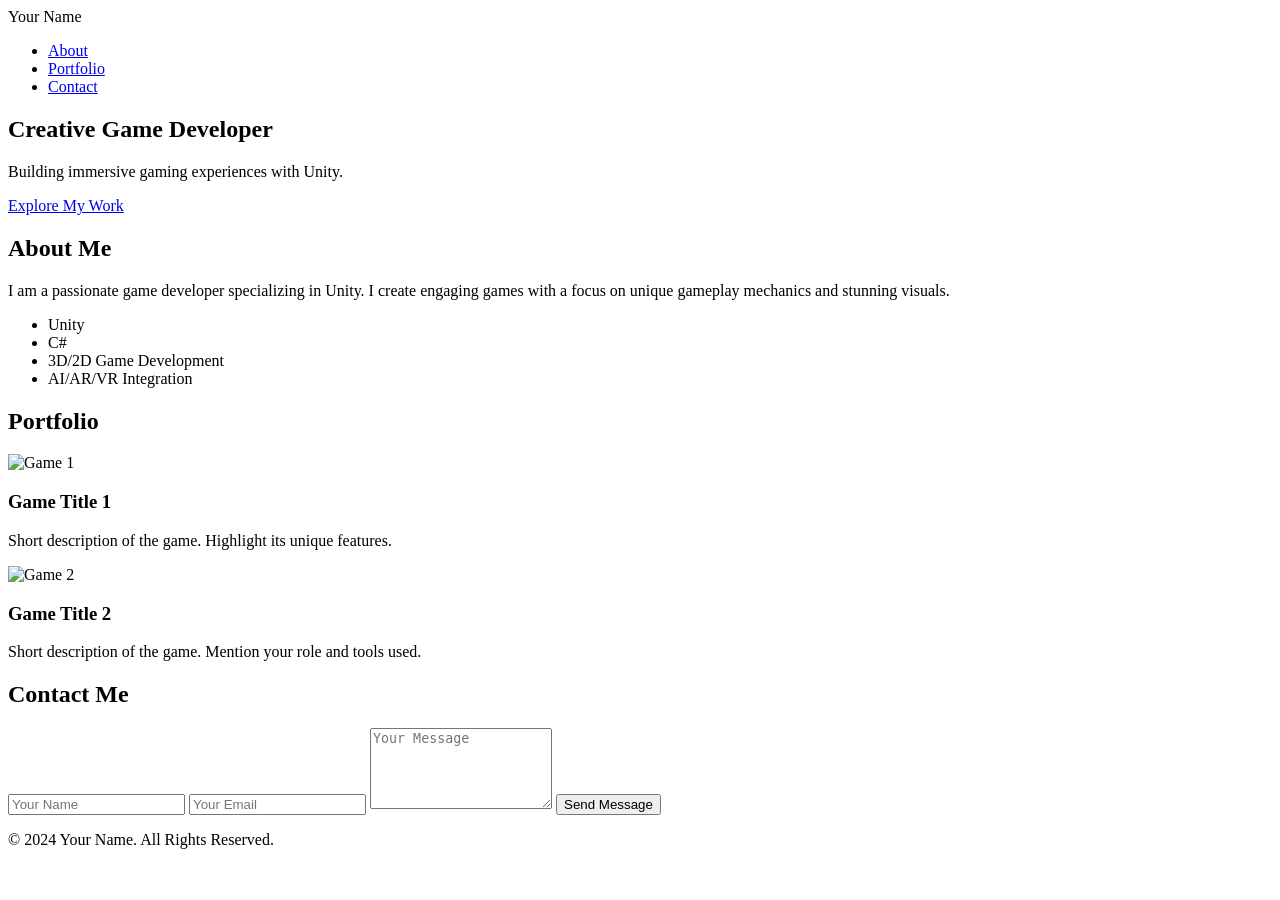
==== index.html @ a99b5d90 "Update index.html" ====
<!DOCTYPE html>
<html lang="en">
<head>
    <meta charset="UTF-8">
    <meta name="viewport" content="width=device-width, initial-scale=1.0">
    <title>Game Developer Portfolio</title>
    <link rel="stylesheet" href="styles.css">
</head>
<body>
    <header>
        <div class="logo">Your Name</div>
        <nav>
            <ul>
                <li><a href="#about">About</a></li>
                <li><a href="#portfolio">Portfolio</a></li>
                <li><a href="#contact">Contact</a></li>
            </ul>
        </nav>
    </header>

    <section id="hero">
        <h1>Creative Game Developer</h1>
        <p>Building immersive gaming experiences with Unity.</p>
        <a href="#portfolio" class="btn">Explore My Work</a>
    </section>

    <section id="about">
        <h2>About Me</h2>
        <p>I am a passionate game developer specializing in Unity. I create engaging games with a focus on unique gameplay mechanics and stunning visuals.</p>
        <ul class="skills">
            <li>Unity</li>
            <li>C#</li>
            <li>3D/2D Game Development</li>
            <li>AI/AR/VR Integration</li>
        </ul>
    </section>

    <section id="portfolio">
        <h2>Portfolio</h2>
        <div class="projects">
            <div class="project">
                <img src="game1.jpg" alt="Game 1">
                <h3>Game Title 1</h3>
                <p>Short description of the game. Highlight its unique features.</p>
            </div>
            <div class="project">
                <img src="game2.jpg" alt="Game 2">
                <h3>Game Title 2</h3>
                <p>Short description of the game. Mention your role and tools used.</p>
            </div>
        </div>
    </section>

    <section id="contact">
        <h2>Contact Me</h2>
        <form action="submit_form.php" method="post">
            <input type="text" name="name" placeholder="Your Name" required>
            <input type="email" name="email" placeholder="Your Email" required>
            <textarea name="message" placeholder="Your Message" rows="5" required></textarea>
            <button type="submit" class="btn">Send Message</button>
        </form>
    </section>

    <footer>
        <p>&copy; 2024 Your Name. All Rights Reserved.</p>
    </footer>
</body>
</html>
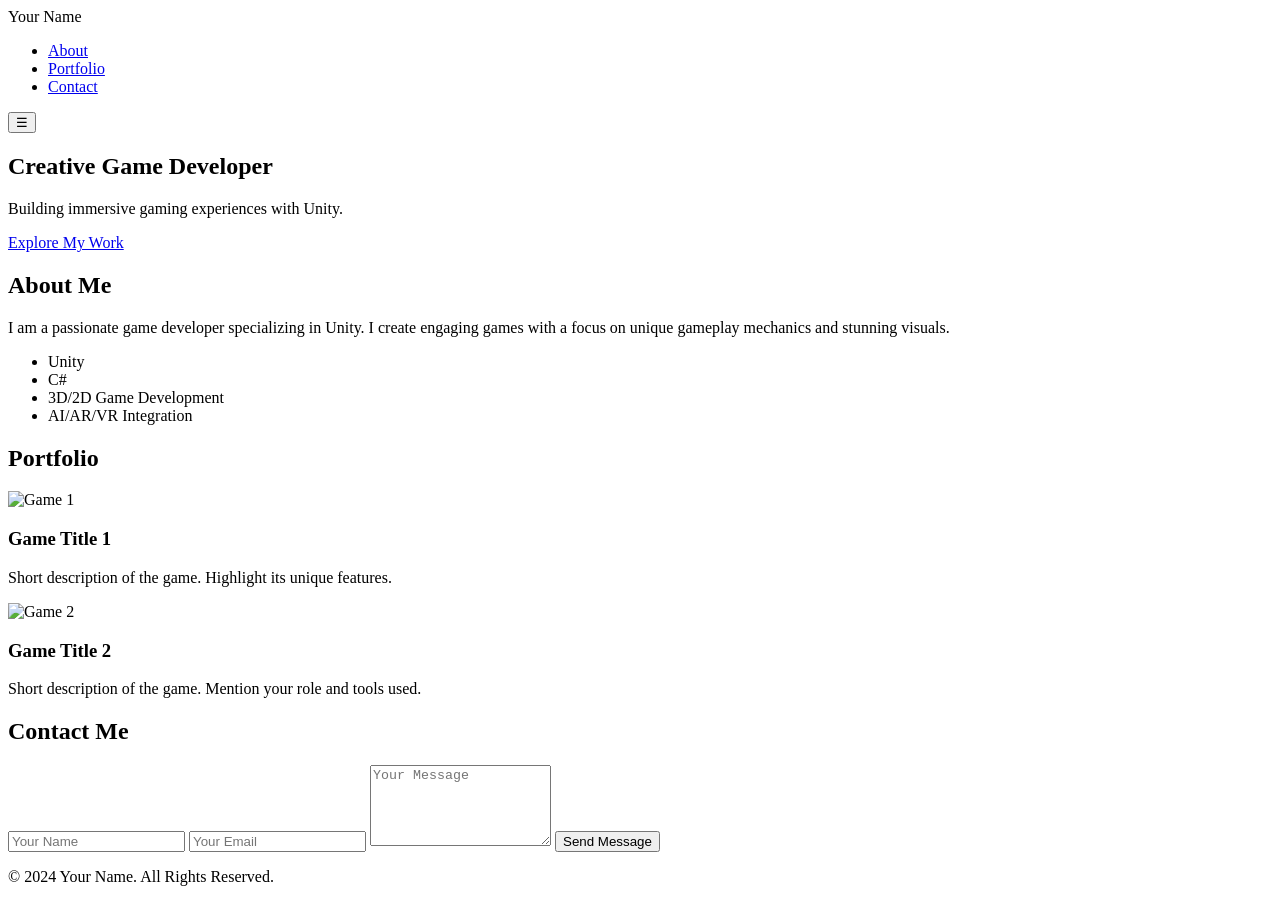
==== commit 76dec207: "Update index.html" ====
--- a/index.html
+++ b/index.html
@@ -10,18 +10,21 @@
     <header>
         <div class="logo">Your Name</div>
         <nav>
-            <ul>
+            <ul class="nav-links">
                 <li><a href="#about">About</a></li>
                 <li><a href="#portfolio">Portfolio</a></li>
                 <li><a href="#contact">Contact</a></li>
             </ul>
+            <button class="menu-toggle" aria-label="Toggle Menu">☰</button>
         </nav>
     </header>
 
     <section id="hero">
-        <h1>Creative Game Developer</h1>
-        <p>Building immersive gaming experiences with Unity.</p>
-        <a href="#portfolio" class="btn">Explore My Work</a>
+        <div class="hero-content">
+            <h1 class="fade-in">Creative Game Developer</h1>
+            <p class="fade-in">Building immersive gaming experiences with Unity.</p>
+            <a href="#portfolio" class="btn fade-in">Explore My Work</a>
+        </div>
     </section>
 
     <section id="about">
@@ -64,5 +67,7 @@
     <footer>
         <p>&copy; 2024 Your Name. All Rights Reserved.</p>
     </footer>
+
+    <script src="script.js"></script>
 </body>
 </html>
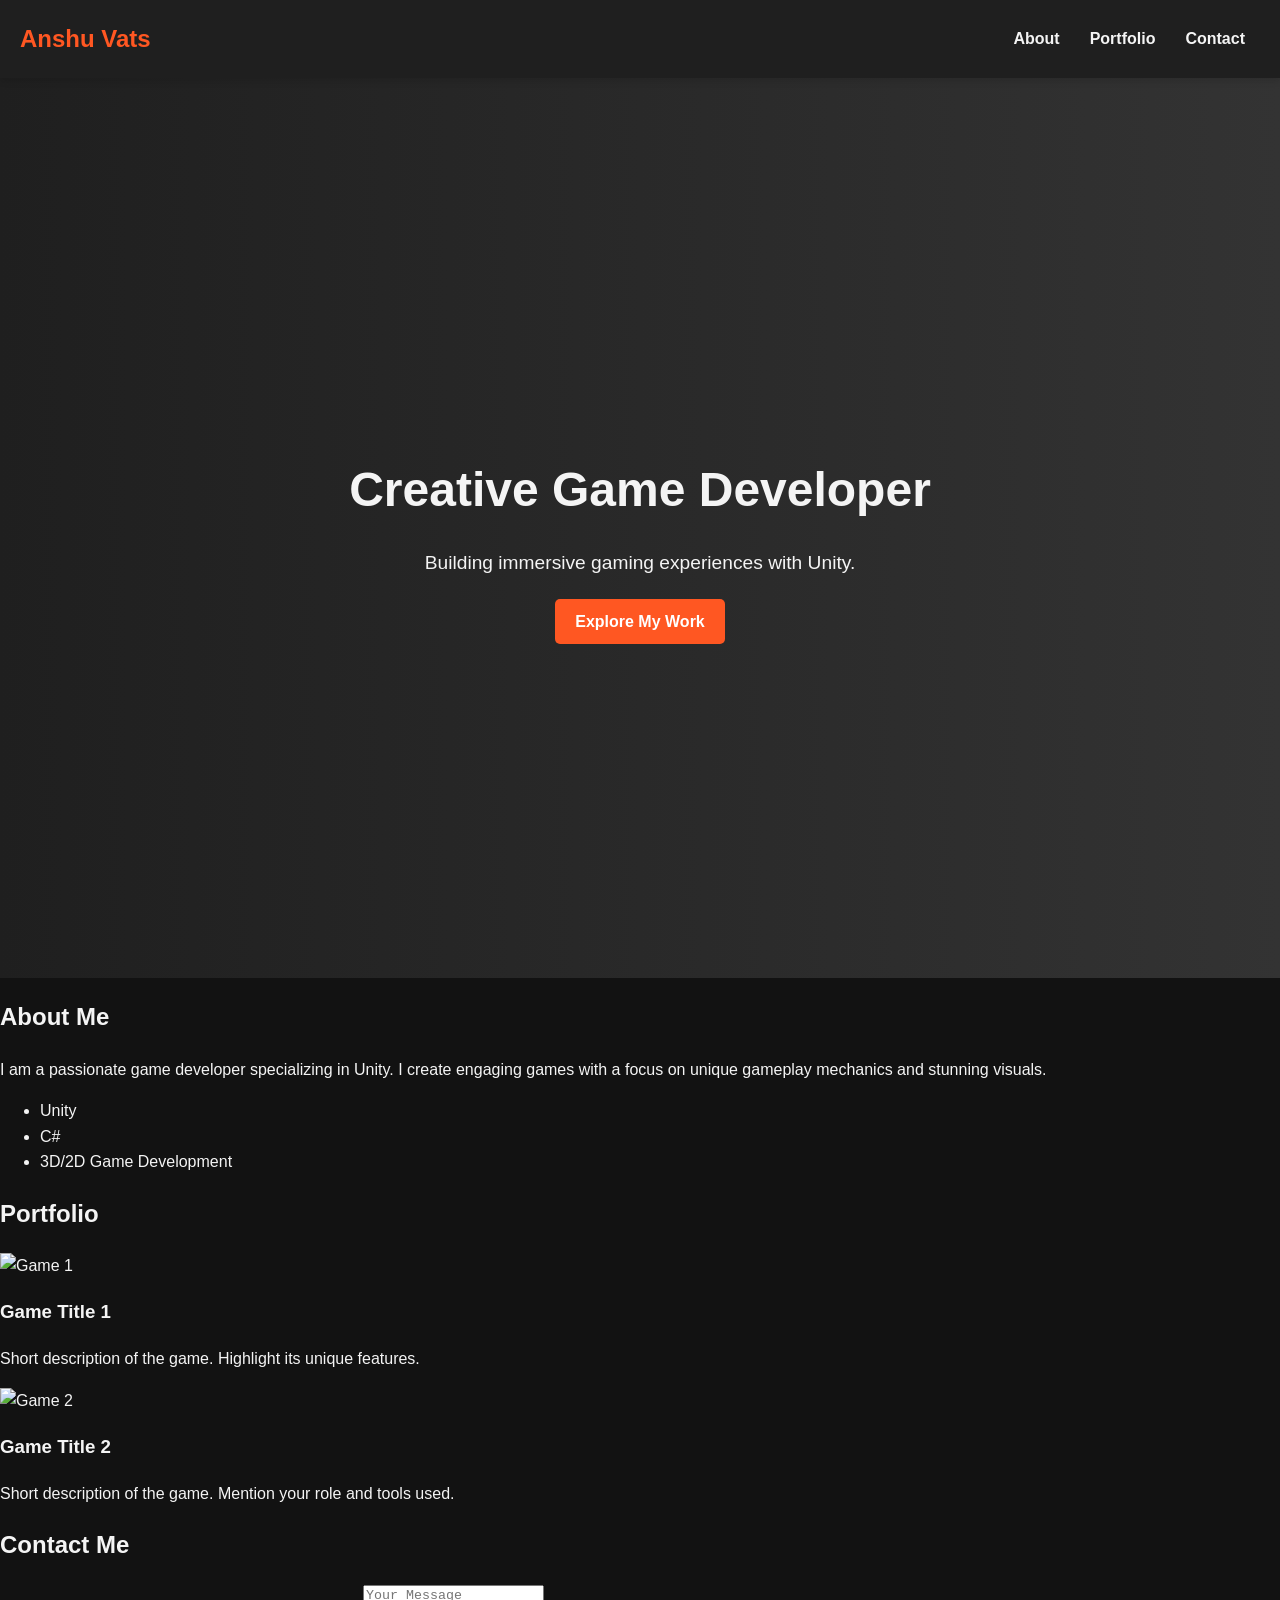
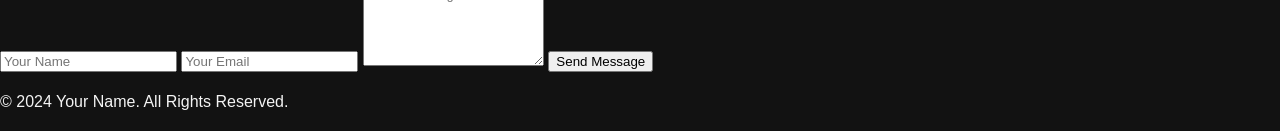
==== commit 082e0dbe: "Update index.html" ====
--- a/index.html
+++ b/index.html
@@ -4,11 +4,11 @@
     <meta charset="UTF-8">
     <meta name="viewport" content="width=device-width, initial-scale=1.0">
     <title>Game Developer Portfolio</title>
-    <link rel="stylesheet" href="styles.css">
+    <link rel="stylesheet" href="style.css">
 </head>
 <body>
     <header>
-        <div class="logo">Your Name</div>
+        <div class="logo">Anshu Vats</div>
         <nav>
             <ul class="nav-links">
                 <li><a href="#about">About</a></li>
@@ -34,7 +34,6 @@
             <li>Unity</li>
             <li>C#</li>
             <li>3D/2D Game Development</li>
-            <li>AI/AR/VR Integration</li>
         </ul>
     </section>
 
--- a/style.css
+++ b/style.css
@@ -0,0 +1,121 @@
+/* General Styles */
+body {
+    margin: 0;
+    font-family: 'Arial', sans-serif;
+    line-height: 1.6;
+    background: #121212;
+    color: #f4f4f4;
+    scroll-behavior: smooth;
+}
+
+header {
+    display: flex;
+    justify-content: space-between;
+    align-items: center;
+    padding: 20px;
+    background: #1f1f1f;
+    position: sticky;
+    top: 0;
+    z-index: 1000;
+    box-shadow: 0 4px 6px rgba(0, 0, 0, 0.1);
+}
+
+header .logo {
+    font-size: 24px;
+    font-weight: bold;
+    color: #ff5722;
+}
+
+header nav ul {
+    display: flex;
+    list-style: none;
+    margin: 0;
+    padding: 0;
+}
+
+header nav ul li {
+    margin: 0 15px;
+}
+
+header nav ul li a {
+    text-decoration: none;
+    color: #f4f4f4;
+    font-weight: bold;
+    transition: color 0.3s;
+}
+
+header nav ul li a:hover {
+    color: #ff5722;
+}
+
+.menu-toggle {
+    display: none;
+    font-size: 24px;
+    background: none;
+    border: none;
+    color: #f4f4f4;
+    cursor: pointer;
+}
+
+/* Hero Section */
+#hero {
+    display: flex;
+    justify-content: center;
+    align-items: center;
+    text-align: center;
+    height: 100vh;
+    background: linear-gradient(to right, #1f1f1f, #333333), url('hero-bg.jpg') no-repeat center center/cover;
+}
+
+#hero .hero-content {
+    animation: fade-in 2s ease-in-out;
+}
+
+#hero h1 {
+    font-size: 3rem;
+    margin-bottom: 10px;
+}
+
+#hero p {
+    font-size: 1.2rem;
+    margin-bottom: 20px;
+}
+
+#hero .btn {
+    display: inline-block;
+    padding: 10px 20px;
+    background: #ff5722;
+    color: #fff;
+    text-decoration: none;
+    font-weight: bold;
+    border-radius: 5px;
+    transition: background 0.3s;
+}
+
+#hero .btn:hover {
+    background: #e64a19;
+}
+
+/* Responsive Design */
+@media (max-width: 768px) {
+    header nav ul {
+        display: none;
+        flex-direction: column;
+    }
+
+    .menu-toggle {
+        display: block;
+    }
+
+    header.nav-open nav ul {
+        display: flex;
+    }
+
+    #hero h1 {
+        font-size: 2rem;
+    }
+
+    #hero p {
+        font-size: 1rem;
+    }
+}
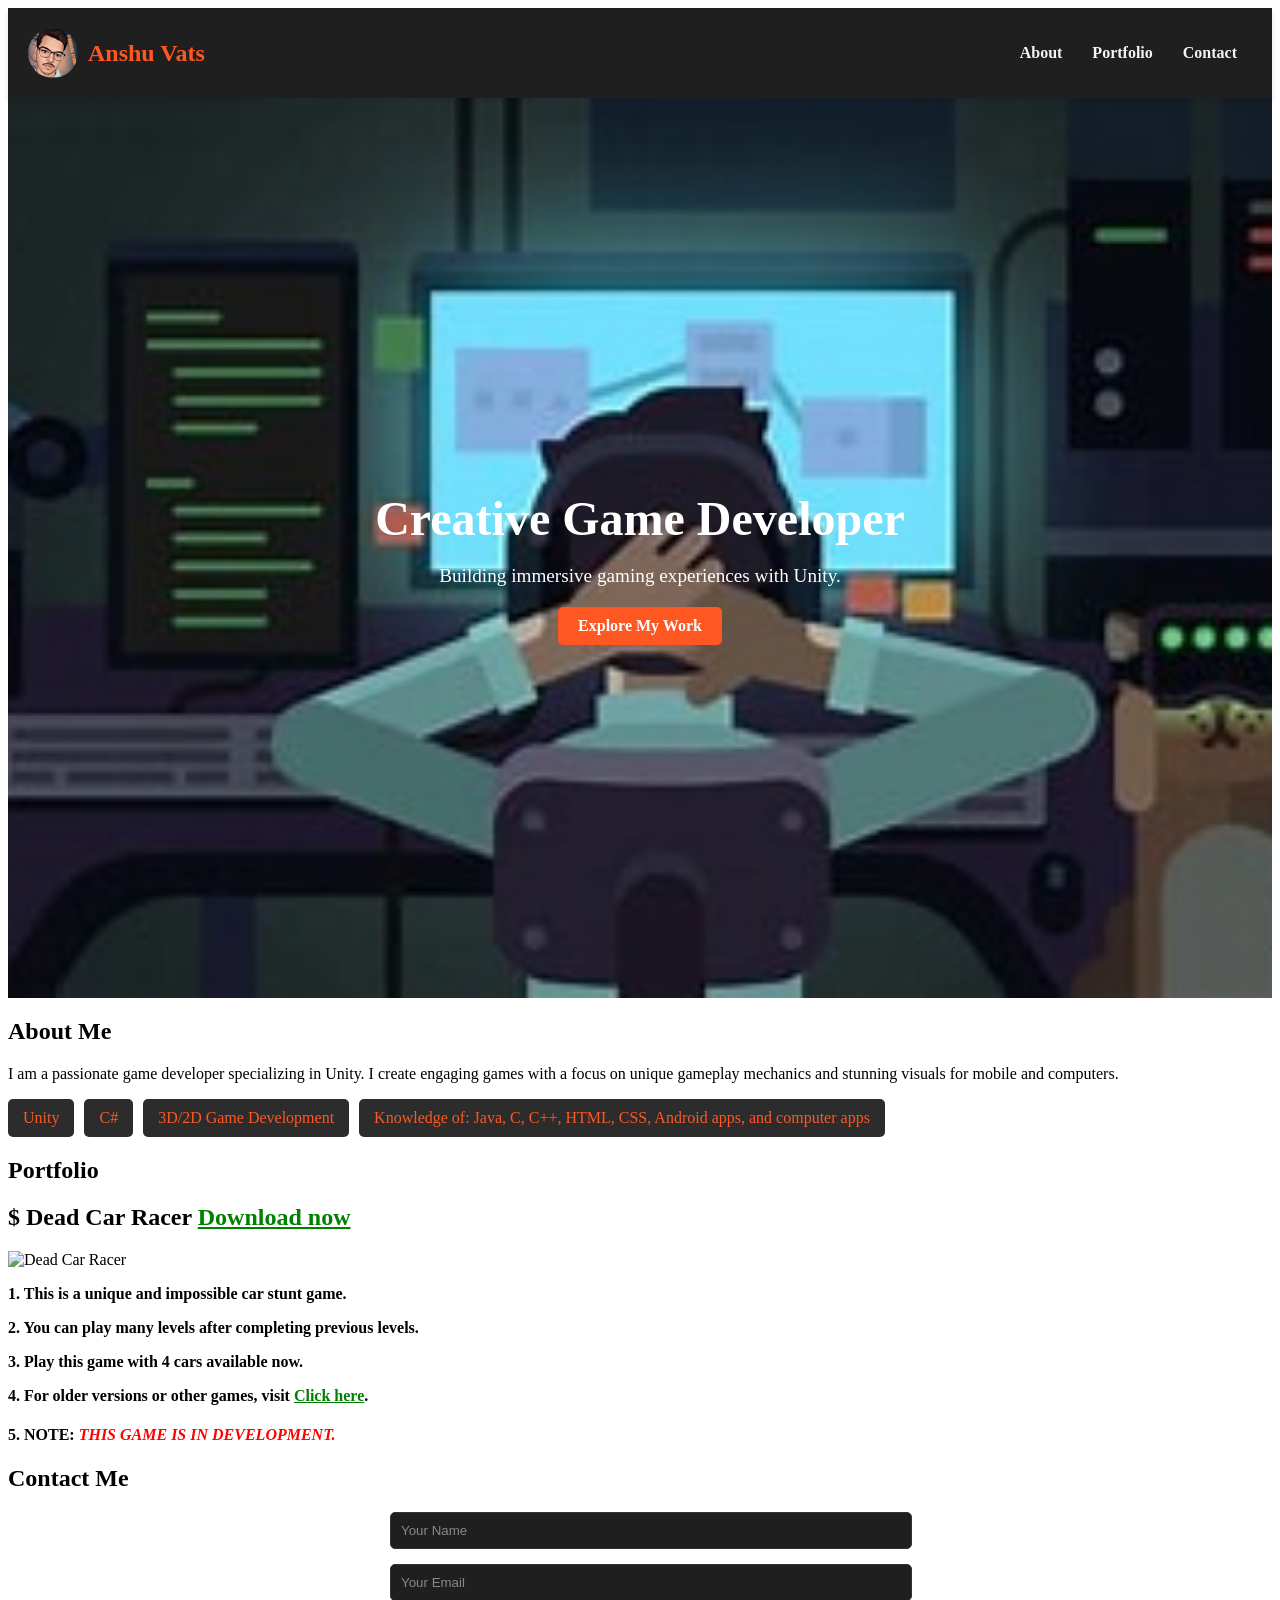
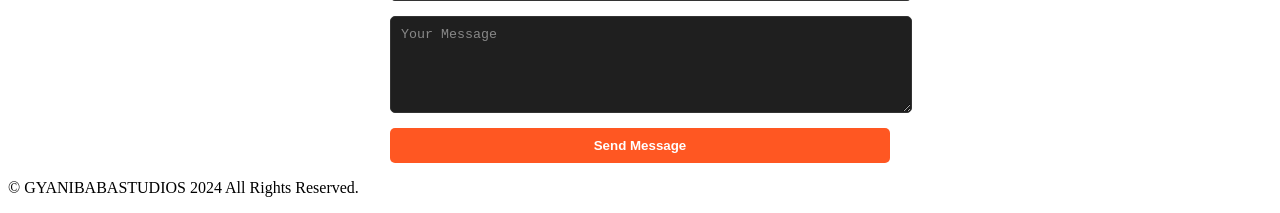
==== commit 942e0eab: "update" ====
--- a/index.html
+++ b/index.html
@@ -3,21 +3,38 @@
 <head>
     <meta charset="UTF-8">
     <meta name="viewport" content="width=device-width, initial-scale=1.0">
-    <title>Game Developer Portfolio</title>
+    <link rel="icon" href="GYANIBABASTUDIO.jpg" type="image/png">
+    <title >Game Developer Portfolio</title>
     <link rel="stylesheet" href="style.css">
 </head>
 <body>
     <header>
-        <div class="logo">Anshu Vats</div>
+        
+        <div class="logo"> <img id="pic" src="GYANIBABASTUDIO.jpg" alt="Logo">Anshu Vats</div>
         <nav>
             <ul class="nav-links">
                 <li><a href="#about">About</a></li>
                 <li><a href="#portfolio">Portfolio</a></li>
                 <li><a href="#contact">Contact</a></li>
             </ul>
-            <button class="menu-toggle" aria-label="Toggle Menu">☰</button>
+            <button class="menu-toggle" aria-label="Toggle Menu">&#9776;</button>
         </nav>
     </header>
+
+    <div id="preloader">
+        <div class="loader-content">
+            <h1>Welcome to Gyani Baba Studios</h1>
+            <div class="spinner"></div>
+        </div>
+        <div class="curved-design">
+            <svg xmlns="http://www.w3.org/2000/svg" viewBox="0 0 800 200">
+                <path d="M0,100 Q400,-100 800,100 T1600,100" fill="none" stroke="#ff5722" stroke-width="5"/>
+                <text x="50%" y="50%" text-anchor="middle" fill="#ff5722" font-size="40" font-family="Arial, sans-serif" dy=".3em">
+                    Gyani Baba Studios
+                </text>
+            </svg>
+        </div>
+    </div>
 
     <section id="hero">
         <div class="hero-content">
@@ -29,11 +46,12 @@
 
     <section id="about">
         <h2>About Me</h2>
-        <p>I am a passionate game developer specializing in Unity. I create engaging games with a focus on unique gameplay mechanics and stunning visuals.</p>
+        <p>I am a passionate game developer specializing in Unity. I create engaging games with a focus on unique gameplay mechanics and stunning visuals for mobile and computers.</p>
         <ul class="skills">
             <li>Unity</li>
             <li>C#</li>
             <li>3D/2D Game Development</li>
+            <li>Knowledge of: Java, C, C++, HTML, CSS, Android apps, and computer apps</li>
         </ul>
     </section>
 
@@ -41,30 +59,32 @@
         <h2>Portfolio</h2>
         <div class="projects">
             <div class="project">
-                <img src="game1.jpg" alt="Game 1">
-                <h3>Game Title 1</h3>
-                <p>Short description of the game. Highlight its unique features.</p>
-            </div>
-            <div class="project">
-                <img src="game2.jpg" alt="Game 2">
-                <h3>Game Title 2</h3>
-                <p>Short description of the game. Mention your role and tools used.</p>
+                <h1>$ Dead Car Racer <a href="https://play.google.com/store/apps/details?id=com.GYANIBABASTUDIOS.DEADCARRACER" style="color: green;">Download now</a></h1>
+                <img src="https://play-lh.googleusercontent.com/fO0V1PuzZY1q4rkhmkAfb9Wp5Z1B0wPFDAi1SWxlB8rf5cdTGCxuh9mwo_Q0zk30Jw=w240-h480-rw" alt="Dead Car Racer">
+                <b>
+                <p>1. This is a unique and impossible car stunt game.</p>
+                <p>2. You can play many levels after completing previous levels.</p>
+                <p>3. Play this game with 4 cars available now.</p>
+                <p>4. For older versions or other games, visit <a style="color: green;" href="https://gyanibaba-studios.itch.io/">Click here</a>.</p>
+                <h4>5. NOTE: <i style="color: red;">THIS GAME IS IN DEVELOPMENT.</i></h4>
+            </b>
             </div>
         </div>
     </section>
 
     <section id="contact">
         <h2>Contact Me</h2>
-        <form action="submit_form.php" method="post">
+        <form action="https://formspree.io/f/mpwzvngk" method="post">
             <input type="text" name="name" placeholder="Your Name" required>
             <input type="email" name="email" placeholder="Your Email" required>
             <textarea name="message" placeholder="Your Message" rows="5" required></textarea>
             <button type="submit" class="btn">Send Message</button>
         </form>
+        
     </section>
 
     <footer>
-        <p>&copy; 2024 Your Name. All Rights Reserved.</p>
+        <p>&copy; GYANIBABASTUDIOS 2024 All Rights Reserved.</p>
     </footer>
 
     <script src="script.js"></script>
--- a/style.css
+++ b/style.css
@@ -1,3 +1,4 @@
+<style>
 /* General Styles */
 body {
     margin: 0;
@@ -6,6 +7,7 @@
     background: #121212;
     color: #f4f4f4;
     scroll-behavior: smooth;
+    
 }
 
 header {
@@ -21,9 +23,18 @@
 }
 
 header .logo {
+    display: flex;
+    align-items: center;
     font-size: 24px;
     font-weight: bold;
     color: #ff5722;
+}
+
+header .logo img {
+    width: 50px;
+    height: 50px;
+    margin-right: 10px;
+    border-radius: 50%;
 }
 
 header nav ul {
@@ -60,15 +71,52 @@
 /* Hero Section */
 #hero {
     display: flex;
+    flex-direction: column;
     justify-content: center;
     align-items: center;
     text-align: center;
     height: 100vh;
-    background: linear-gradient(to right, #1f1f1f, #333333), url('hero-bg.jpg') no-repeat center center/cover;
-}
+    background: url('th.jpeg') no-repeat center center/cover;
+    position: relative;
+    overflow: hidden;
+}
+
+#hero .curved-design {
+    position: absolute;
+    bottom: 0;
+    width: 100%;
+    height: 150px;
+    overflow: visible;
+}
+
+#hero svg {
+    width: 100%;
+    height: 100%;
+}
+
+#hero text {
+    font-size: 2.5rem;
+    font-weight: bold;
+    fill: #ff5722;
+    animation: text-wave 2s ease-in-out infinite;
+}
+
+@keyframes text-wave {
+    0%, 100% {
+        transform: translateY(0);
+    }
+    50% {
+        transform: translateY(-5px);
+    }
+}
+
 
 #hero .hero-content {
     animation: fade-in 2s ease-in-out;
+}
+#hero .hero-content .fade-in
+{
+    color: white;
 }
 
 #hero h1 {
@@ -96,6 +144,130 @@
     background: #e64a19;
 }
 
+/* About Section */
+#about ul.skills {
+    list-style: none;
+    padding: 0;
+    display: flex;
+    flex-wrap: wrap;
+    gap: 10px;
+}
+
+#about ul.skills li {
+    background: #2c2c2c;
+    padding: 10px 15px;
+    border-radius: 5px;
+    color: #ff5722;
+}
+
+/* Contact Section */
+#contact form {
+    display: flex;
+    flex-direction: column;
+    gap: 15px;
+    max-width: 500px;
+    margin: auto;
+}
+
+#contact input, #contact textarea {
+    width: 100%;
+    padding: 10px;
+    border: 1px solid #333;
+    border-radius: 5px;
+    background: #1f1f1f;
+    color: #fff;
+}
+
+#contact input::placeholder, #contact textarea::placeholder {
+    color: #888;
+}
+
+#contact button {
+    background: #ff5722;
+    color: #fff;
+    padding: 10px;
+    border: none;
+    border-radius: 5px;
+    cursor: pointer;
+    font-weight: bold;
+    transition: background 0.3s;
+}
+
+#contact button:hover {
+    background: #e64a19;
+}
+/* Preloader styles */
+#preloader {
+    position: fixed;
+    top: 0;
+    left: 0;
+    width: 100%;
+    height: 100%;
+    background: #121212;
+    color: #ff5722;
+    display: flex;
+    justify-content: center;
+    align-items: center;
+    z-index: 9999;
+    animation: fadeOut 1s forwards;
+    animation-delay: 3s;
+}
+
+.loader-content {
+    text-align: center;
+    animation: fade-in 2s ease-in-out;
+}
+
+.loader-content h1 {
+    font-size: 2rem;
+    margin-bottom: 20px;
+    animation: text-fade 3s ease-in-out infinite;
+}
+
+.spinner {
+    width: 50px;
+    height: 50px;
+    border: 5px solid rgba(255, 87, 34, 0.3);
+    border-top: 5px solid #ff5722;
+    border-radius: 50%;
+    animation: spin 1s linear infinite;
+}
+
+/* Animations */
+@keyframes spin {
+    0% {
+        transform: rotate(0deg);
+    }
+    100% {
+        transform: rotate(360deg);
+    }
+}
+
+@keyframes fade-in {
+    0% {
+        opacity: 0;
+    }
+    100% {
+        opacity: 1;
+    }
+}
+
+@keyframes fadeOut {
+    100% {
+        opacity: 0;
+        visibility: hidden;
+    }
+}
+
+@keyframes text-fade {
+    0%, 100% {
+        opacity: 1;
+    }
+    50% {
+        opacity: 0.5;
+    }
+}
+
 /* Responsive Design */
 @media (max-width: 768px) {
     header nav ul {
@@ -118,4 +290,4 @@
     #hero p {
         font-size: 1rem;
     }
-}
+}
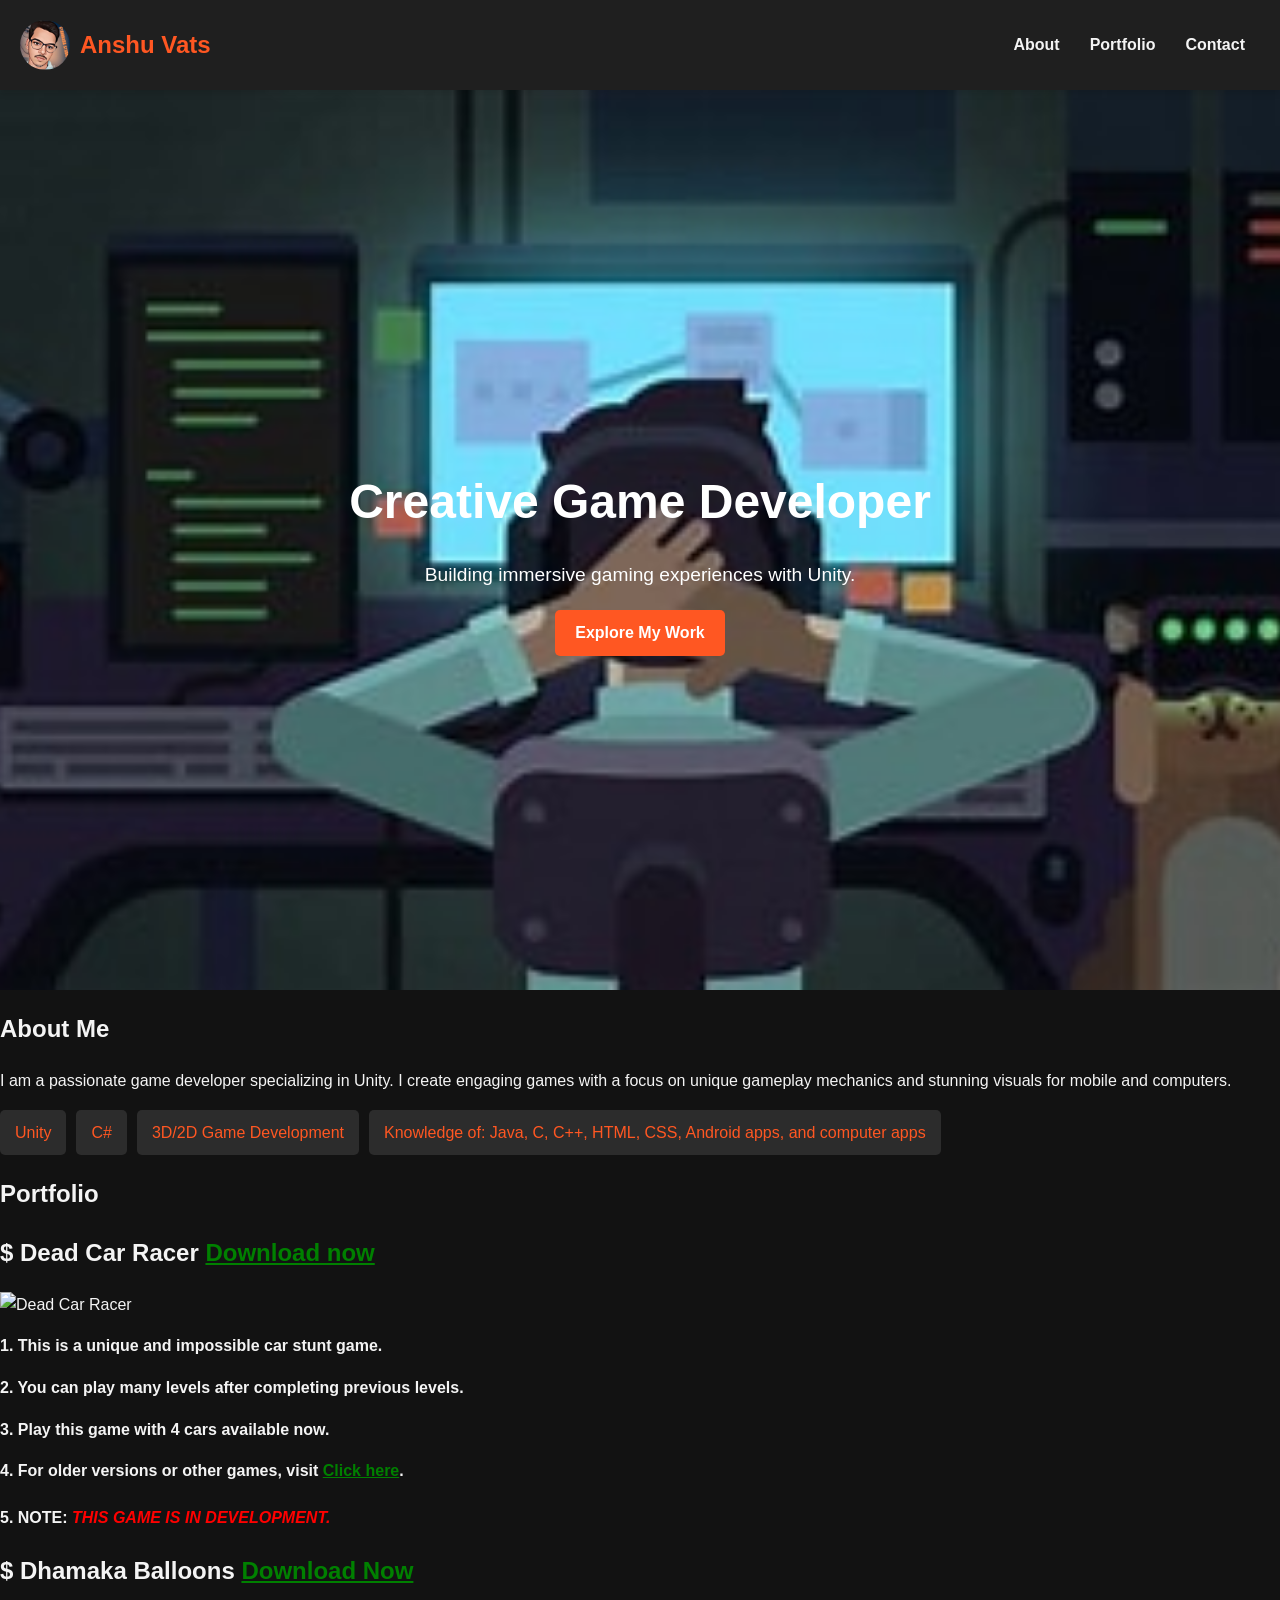
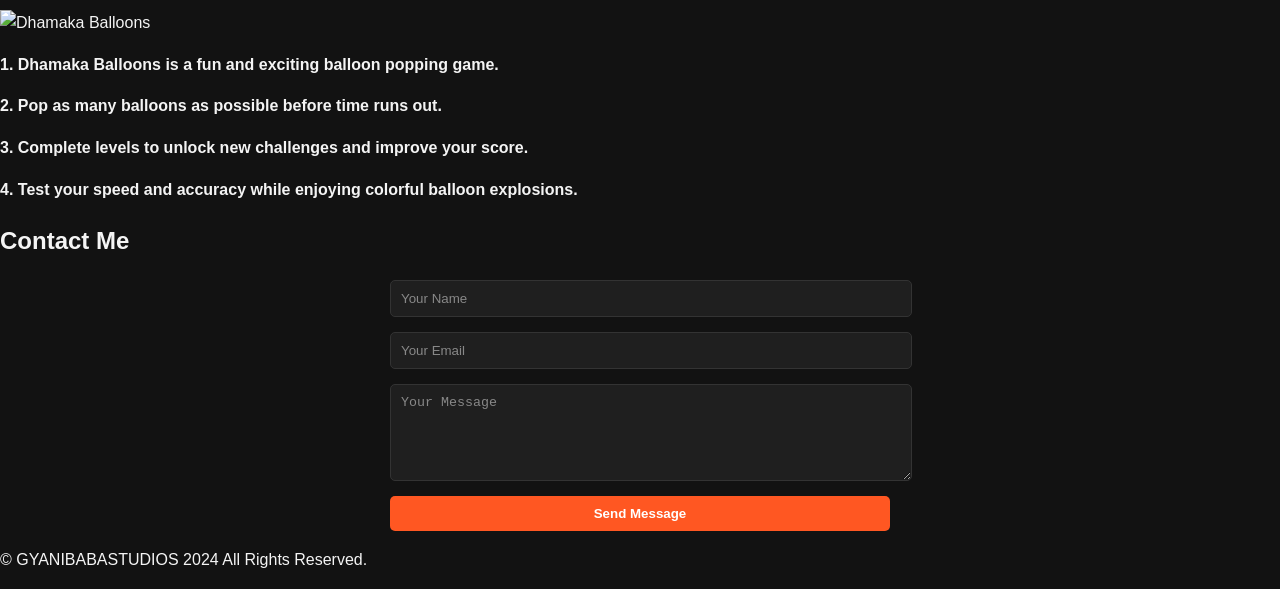
==== commit 8ca8fa6b: "Add project section for Dhamaka Balloons game" ====
--- a/index.html
+++ b/index.html
@@ -69,8 +69,27 @@
                 <h4>5. NOTE: <i style="color: red;">THIS GAME IS IN DEVELOPMENT.</i></h4>
             </b>
             </div>
+
+
+            <div class="project">
+    <h1>$ Dhamaka Balloons 
+        <a href="https://play.google.com/store/apps/details?id=com.gyanibabastudios.dhamakaballoons" style="color: green;">
+            Download Now
+        </a>
+    </h1>
+
+    <img src="https://play-lh.googleusercontent.com/ezGpLcZISZttqM0XZDUU2DyoZuayZDyl3GxaaYllARk4PYG7i4zr2YD-TZXau62eYg" alt="Dhamaka Balloons">
+
+    <b>
+        <p>1. Dhamaka Balloons is a fun and exciting balloon popping game.</p>
+        <p>2. Pop as many balloons as possible before time runs out.</p>
+        <p>3. Complete levels to unlock new challenges and improve your score.</p>
+        <p>4. Test your speed and accuracy while enjoying colorful balloon explosions.</p>
+    </b>
+</div>
         </div>
     </section>
+    
 
     <section id="contact">
         <h2>Contact Me</h2>
--- a/style.css
+++ b/style.css
@@ -1,5 +1,3 @@
-<style>
-/* General Styles */
 body {
     margin: 0;
     font-family: 'Arial', sans-serif;
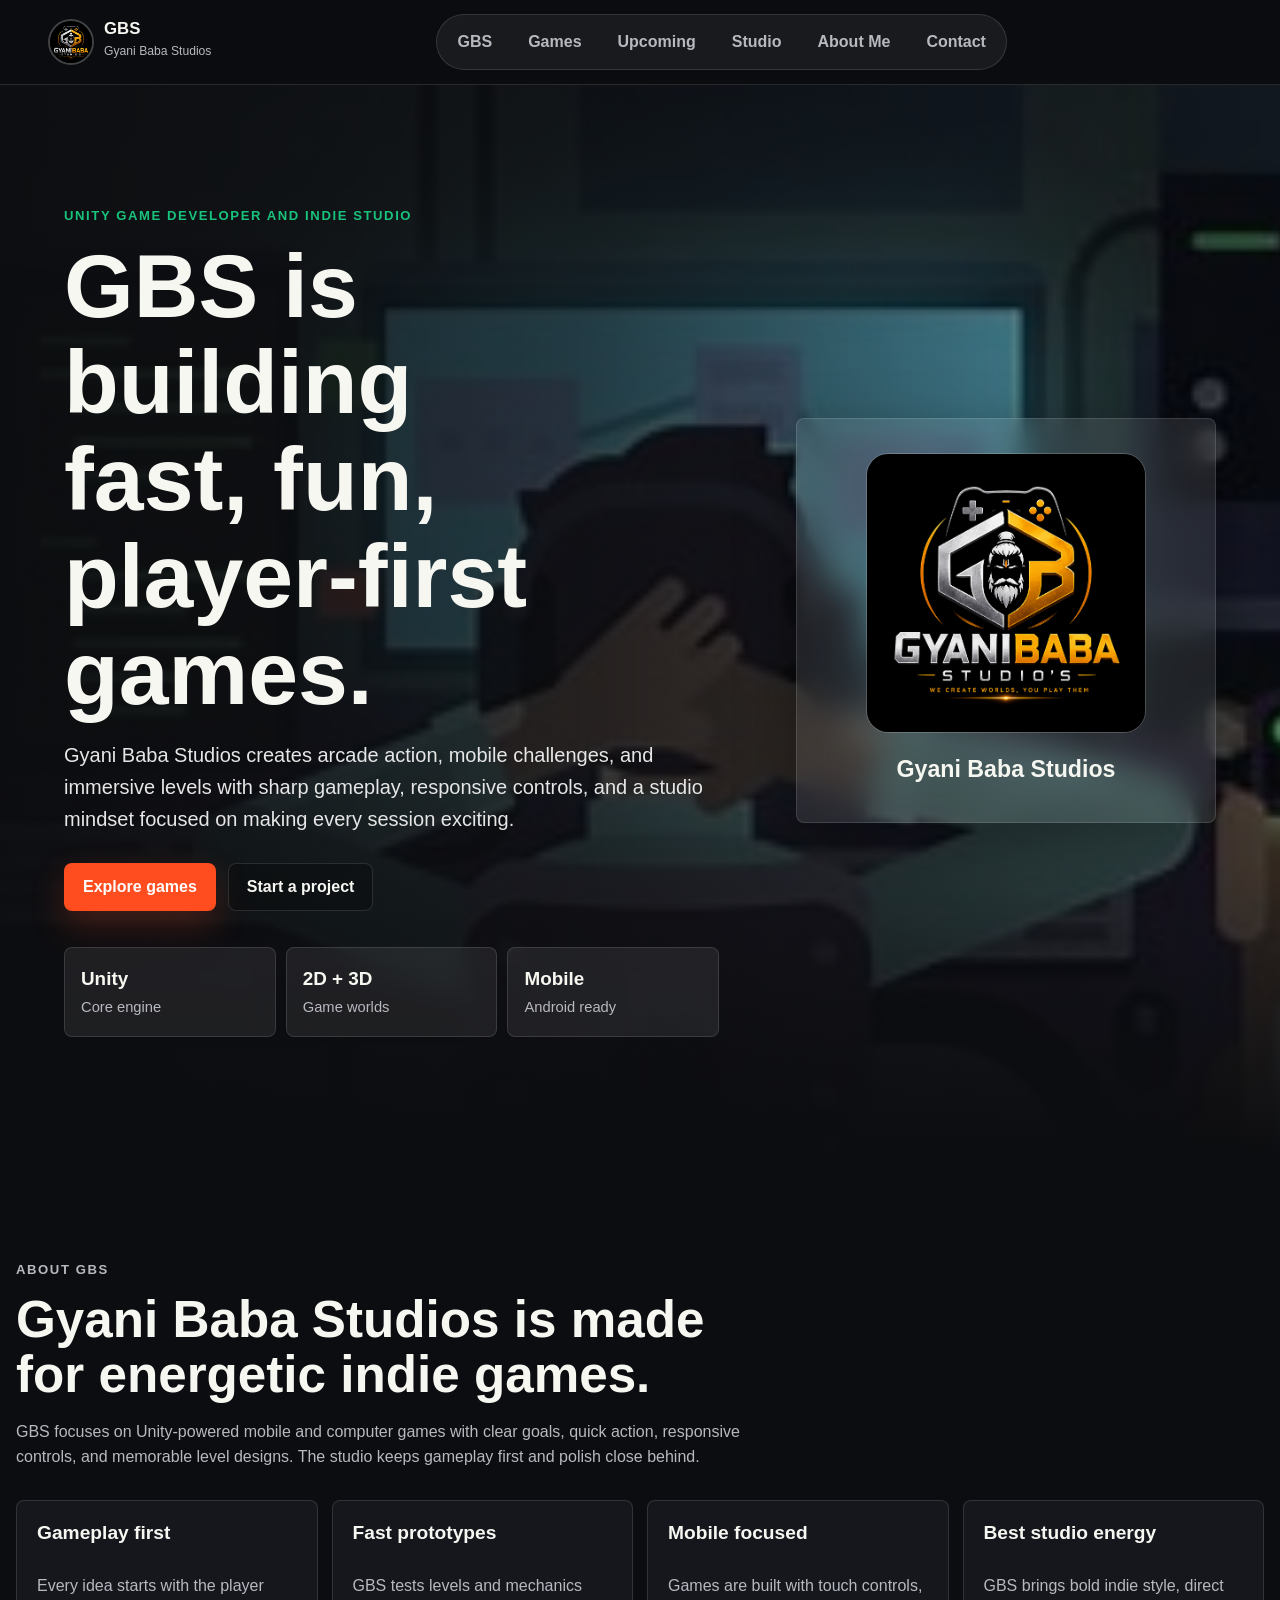
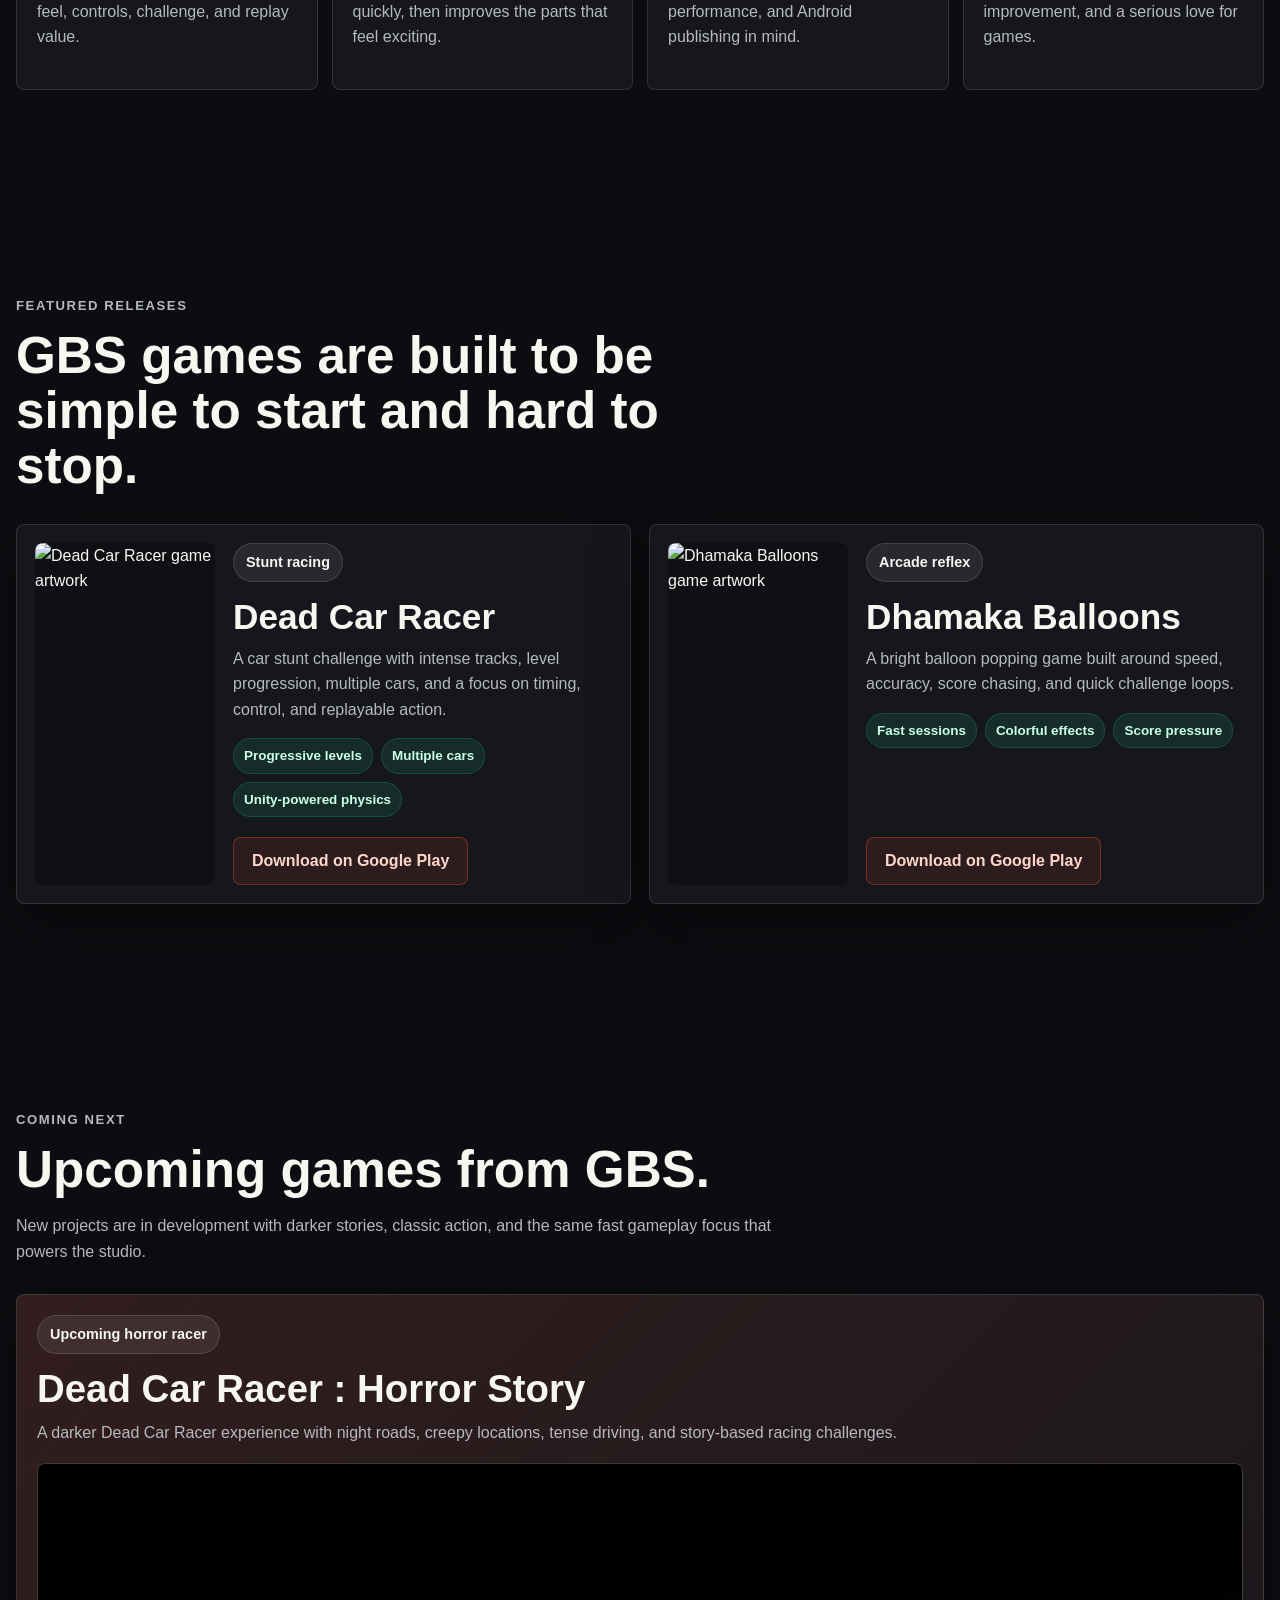
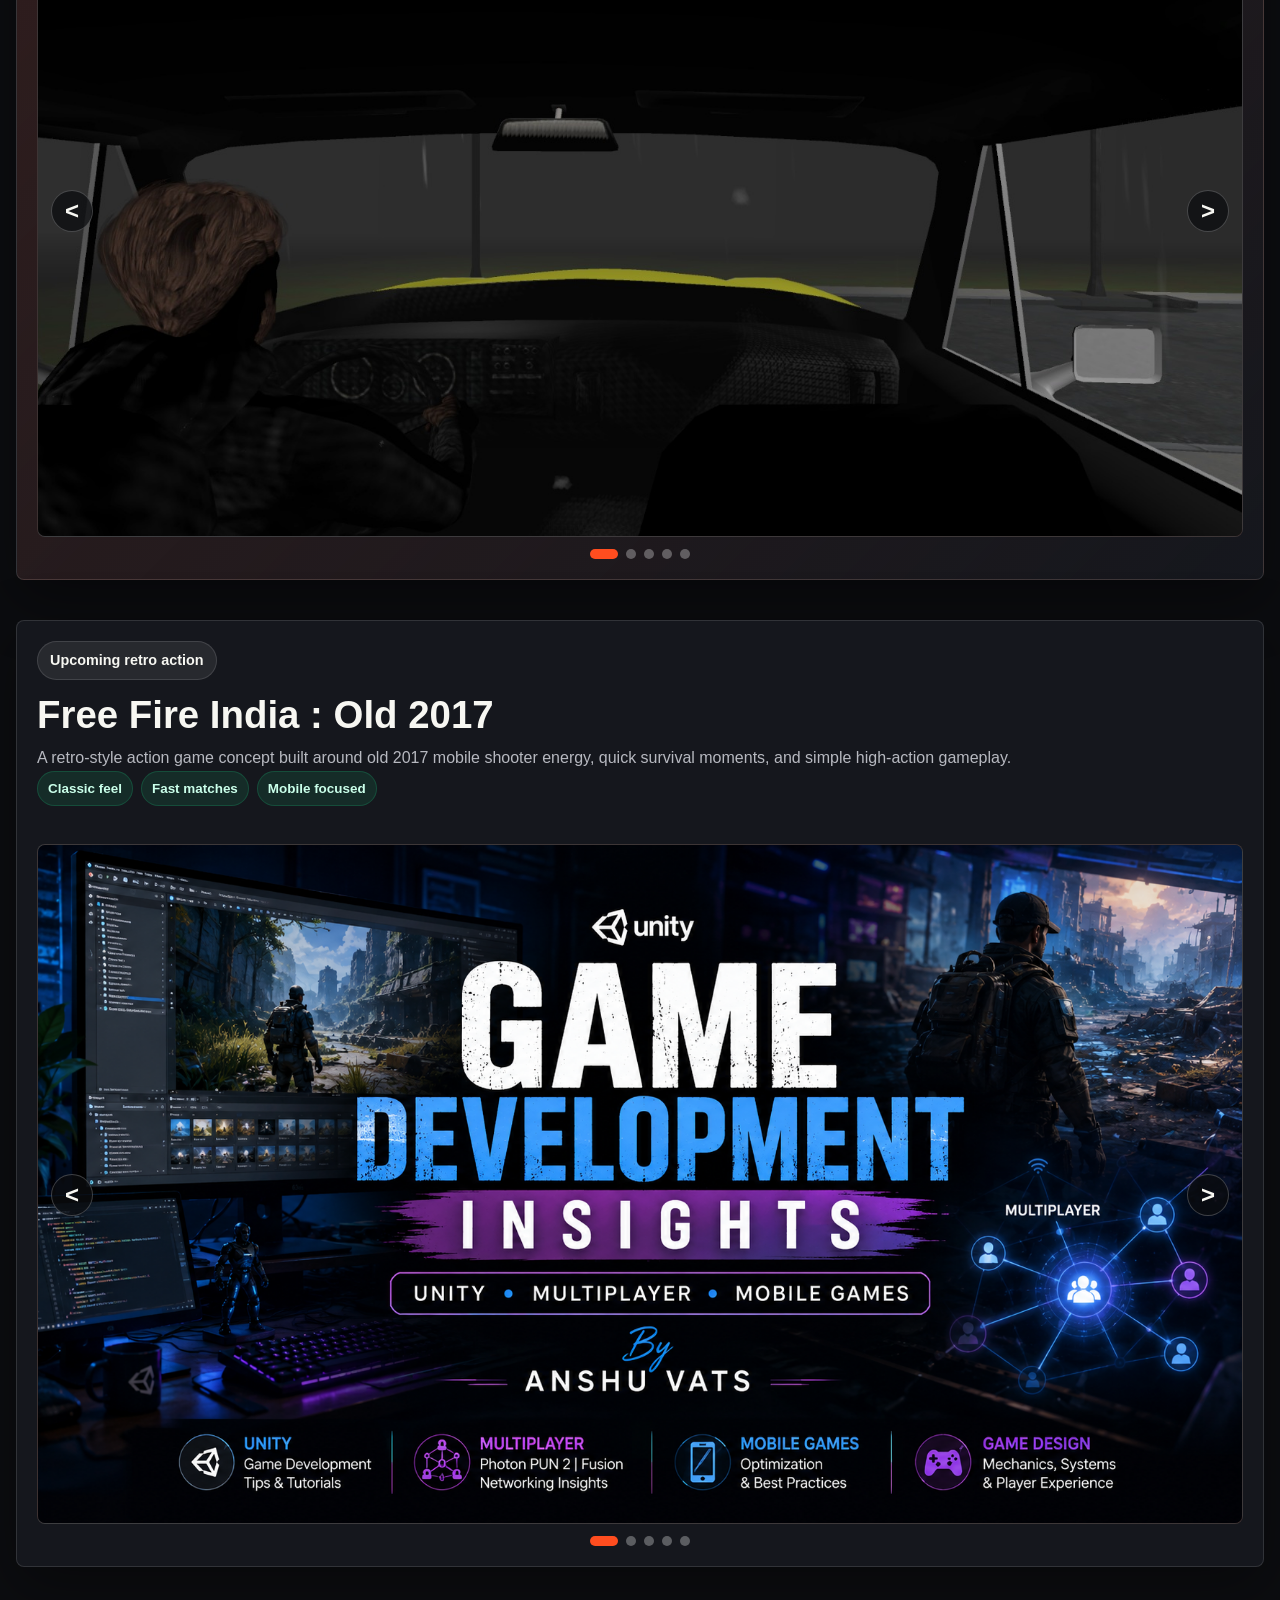
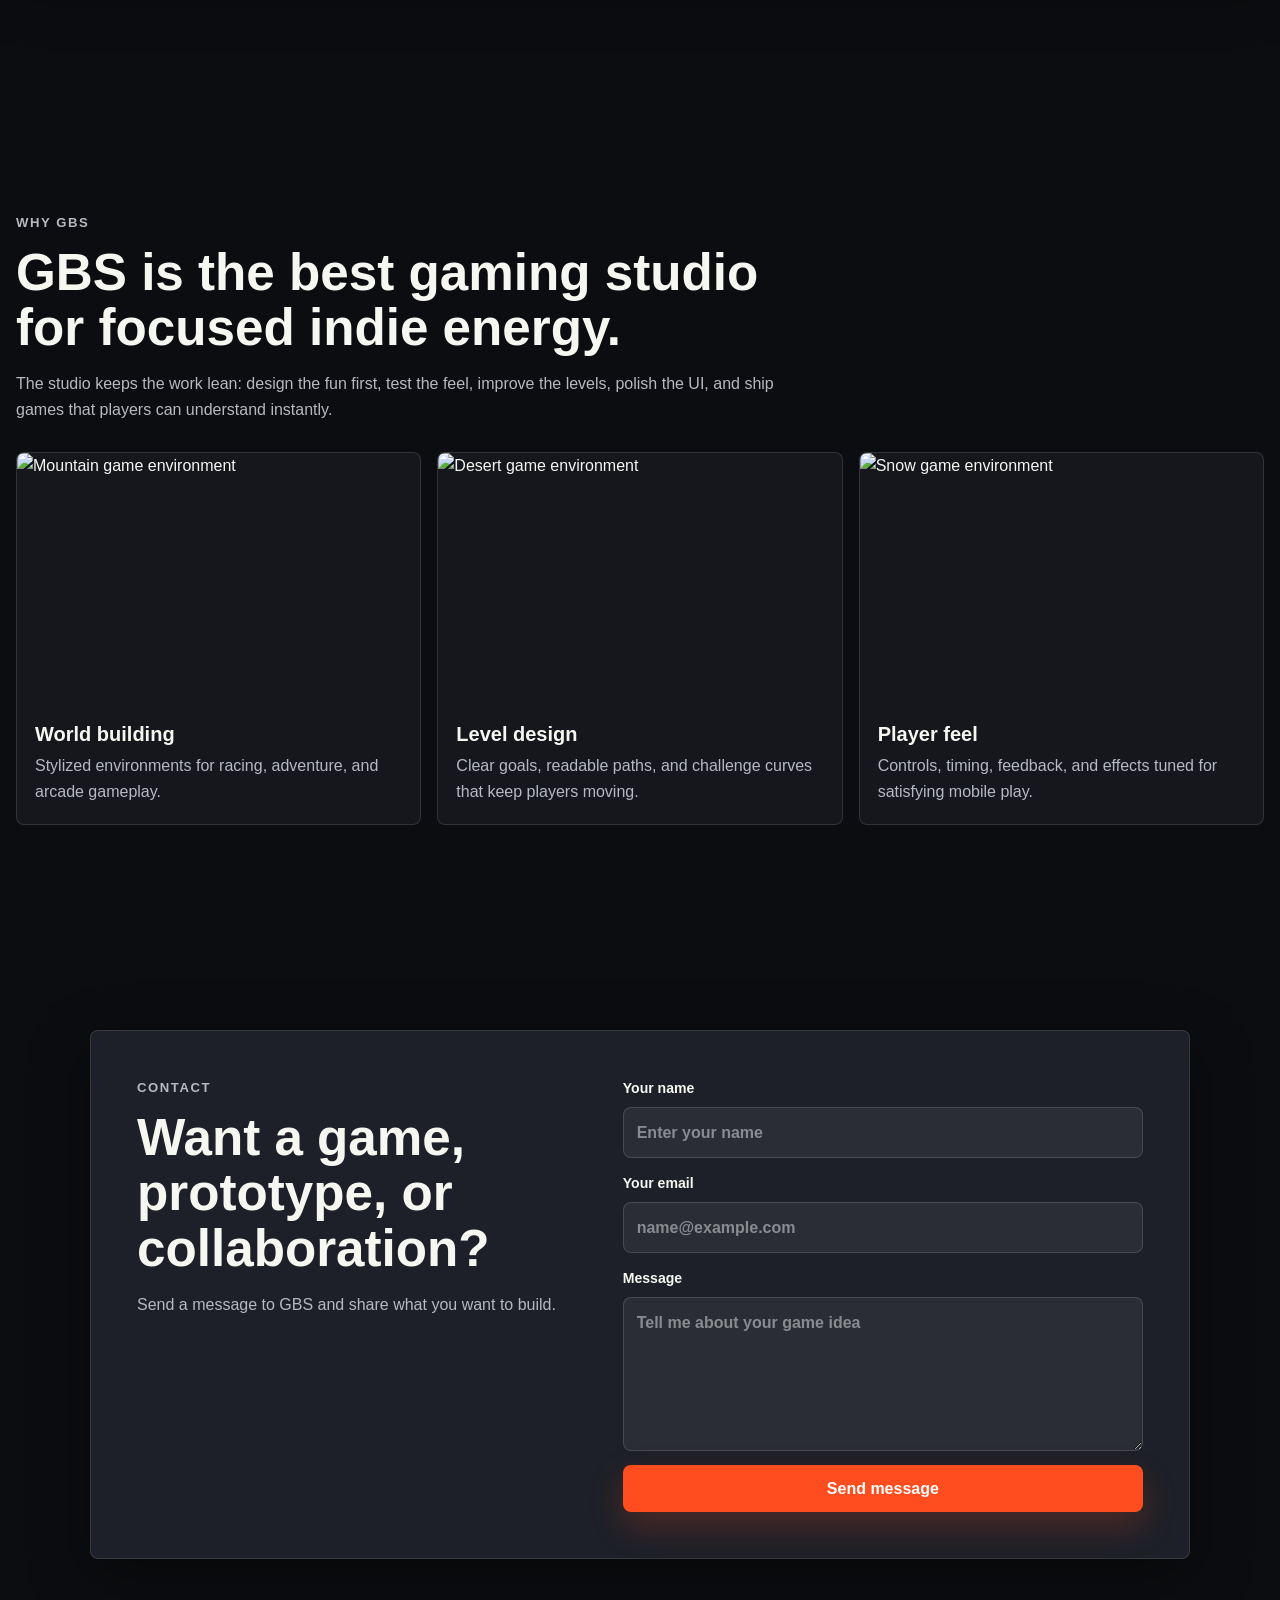
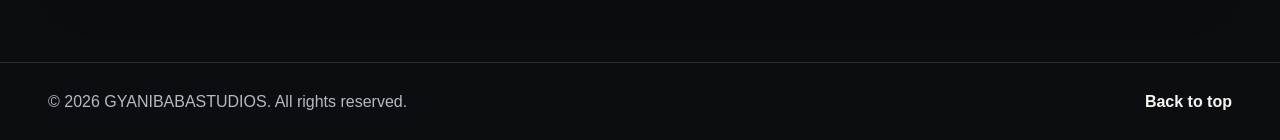
==== commit 01e17834: "make the whole section new make the about section separate  added upcoming game section" ====
--- a/index.html
+++ b/index.html
@@ -3,107 +3,316 @@
 <head>
     <meta charset="UTF-8">
     <meta name="viewport" content="width=device-width, initial-scale=1.0">
-    <link rel="icon" href="GYANIBABASTUDIO.jpg" type="image/png">
-    <title >Game Developer Portfolio</title>
+    <meta name="description" content="GBS portfolio for Unity games, mobile games, and interactive game development.">
+    <link rel="icon" href="GYANIBABASTUDIO.png" type="image/png">
+    <title>GBS | Game Developer Portfolio</title>
     <link rel="stylesheet" href="style.css">
 </head>
 <body>
-    <header>
-        
-        <div class="logo"> <img id="pic" src="GYANIBABASTUDIO.jpg" alt="Logo">Anshu Vats</div>
-        <nav>
+    <div id="preloader" aria-hidden="true">
+        <div class="loader-content">
+            <img src="GYANIBABASTUDIO.png" alt="" class="loader-logo">
+            <p>Loading Gyani Baba Studios</p>
+            <div class="spinner"></div>
+        </div>
+    </div>
+
+    <header class="site-header">
+        <a class="brand" href="#hero" aria-label="GBS home">
+            <img id="pic" src="GYANIBABASTUDIO.png" alt="GBS logo">
+            <span>
+                <strong>GBS</strong>
+                <small>Gyani Baba Studios</small>
+            </span>
+        </a>
+
+        <nav class="site-nav" aria-label="Main navigation">
             <ul class="nav-links">
-                <li><a href="#about">About</a></li>
-                <li><a href="#portfolio">Portfolio</a></li>
+                <li><a href="#gbs">GBS</a></li>
+                <li><a href="#portfolio">Games</a></li>
+                <li><a href="#upcoming">Upcoming</a></li>
+                <li><a href="#studio">Studio</a></li>
+                <li><a href="about.html">About Me</a></li>
                 <li><a href="#contact">Contact</a></li>
             </ul>
-            <button class="menu-toggle" aria-label="Toggle Menu">&#9776;</button>
         </nav>
+
+        <div class="nav-actions">
+            <button class="menu-toggle" type="button" aria-label="Toggle menu" aria-expanded="false">
+                <span></span>
+                <span></span>
+                <span></span>
+            </button>
+        </div>
     </header>
 
-    <div id="preloader">
-        <div class="loader-content">
-            <h1>Welcome to Gyani Baba Studios</h1>
-            <div class="spinner"></div>
-        </div>
-        <div class="curved-design">
-            <svg xmlns="http://www.w3.org/2000/svg" viewBox="0 0 800 200">
-                <path d="M0,100 Q400,-100 800,100 T1600,100" fill="none" stroke="#ff5722" stroke-width="5"/>
-                <text x="50%" y="50%" text-anchor="middle" fill="#ff5722" font-size="40" font-family="Arial, sans-serif" dy=".3em">
-                    Gyani Baba Studios
-                </text>
-            </svg>
-        </div>
-    </div>
-
-    <section id="hero">
-        <div class="hero-content">
-            <h1 class="fade-in">Creative Game Developer</h1>
-            <p class="fade-in">Building immersive gaming experiences with Unity.</p>
-            <a href="#portfolio" class="btn fade-in">Explore My Work</a>
-        </div>
-    </section>
-
-    <section id="about">
-        <h2>About Me</h2>
-        <p>I am a passionate game developer specializing in Unity. I create engaging games with a focus on unique gameplay mechanics and stunning visuals for mobile and computers.</p>
-        <ul class="skills">
-            <li>Unity</li>
-            <li>C#</li>
-            <li>3D/2D Game Development</li>
-            <li>Knowledge of: Java, C, C++, HTML, CSS, Android apps, and computer apps</li>
-        </ul>
-    </section>
-
-    <section id="portfolio">
-        <h2>Portfolio</h2>
-        <div class="projects">
-            <div class="project">
-                <h1>$ Dead Car Racer <a href="https://play.google.com/store/apps/details?id=com.GYANIBABASTUDIOS.DEADCARRACER" style="color: green;">Download now</a></h1>
-                <img src="https://play-lh.googleusercontent.com/fO0V1PuzZY1q4rkhmkAfb9Wp5Z1B0wPFDAi1SWxlB8rf5cdTGCxuh9mwo_Q0zk30Jw=w240-h480-rw" alt="Dead Car Racer">
-                <b>
-                <p>1. This is a unique and impossible car stunt game.</p>
-                <p>2. You can play many levels after completing previous levels.</p>
-                <p>3. Play this game with 4 cars available now.</p>
-                <p>4. For older versions or other games, visit <a style="color: green;" href="https://gyanibaba-studios.itch.io/">Click here</a>.</p>
-                <h4>5. NOTE: <i style="color: red;">THIS GAME IS IN DEVELOPMENT.</i></h4>
-            </b>
-            </div>
-
-
-            <div class="project">
-    <h1>$ Dhamaka Balloons 
-        <a href="https://play.google.com/store/apps/details?id=com.gyanibabastudios.dhamakaballoons" style="color: green;">
-            Download Now
-        </a>
-    </h1>
-
-    <img src="https://play-lh.googleusercontent.com/ezGpLcZISZttqM0XZDUU2DyoZuayZDyl3GxaaYllARk4PYG7i4zr2YD-TZXau62eYg" alt="Dhamaka Balloons">
-
-    <b>
-        <p>1. Dhamaka Balloons is a fun and exciting balloon popping game.</p>
-        <p>2. Pop as many balloons as possible before time runs out.</p>
-        <p>3. Complete levels to unlock new challenges and improve your score.</p>
-        <p>4. Test your speed and accuracy while enjoying colorful balloon explosions.</p>
-    </b>
-</div>
-        </div>
-    </section>
-    
-
-    <section id="contact">
-        <h2>Contact Me</h2>
-        <form action="https://formspree.io/f/mpwzvngk" method="post">
-            <input type="text" name="name" placeholder="Your Name" required>
-            <input type="email" name="email" placeholder="Your Email" required>
-            <textarea name="message" placeholder="Your Message" rows="5" required></textarea>
-            <button type="submit" class="btn">Send Message</button>
-        </form>
-        
-    </section>
-
-    <footer>
-        <p>&copy; GYANIBABASTUDIOS 2024 All Rights Reserved.</p>
+    <main>
+        <section id="hero" class="hero-section">
+            <div class="hero-bg" aria-hidden="true"></div>
+            <div class="hero-content">
+                <p class="eyebrow">Unity game developer and indie studio</p>
+                <h1>GBS is building fast, fun, player-first games.</h1>
+                <p class="hero-copy">
+                    Gyani Baba Studios creates arcade action, mobile challenges, and immersive levels with sharp gameplay,
+                    responsive controls, and a studio mindset focused on making every session exciting.
+                </p>
+                <div class="hero-actions">
+                    <a href="#portfolio" class="primary-btn">Explore games</a>
+                    <a href="#contact" class="ghost-btn hero-ghost">Start a project</a>
+                </div>
+                <div class="hero-stats" aria-label="Studio highlights">
+                    <article>
+                        <strong>Unity</strong>
+                        <span>Core engine</span>
+                    </article>
+                    <article>
+                        <strong>2D + 3D</strong>
+                        <span>Game worlds</span>
+                    </article>
+                    <article>
+                        <strong>Mobile</strong>
+                        <span>Android ready</span>
+                    </article>
+                </div>
+            </div>
+            <div class="hero-logo-card" aria-label="GBS logo">
+                <img src="GYANIBABASTUDIO.png" alt="Gyani Baba Studios logo">
+                <span>Gyani Baba Studios</span>
+            </div>
+        </section>
+
+        <section id="gbs" class="section gbs-section">
+            <div class="section-heading">
+                <p class="eyebrow">About GBS</p>
+                <h2>Gyani Baba Studios is made for energetic indie games.</h2>
+                <p>
+                    GBS focuses on Unity-powered mobile and computer games with clear goals, quick action,
+                    responsive controls, and memorable level designs. The studio keeps gameplay first and polish close behind.
+                </p>
+            </div>
+
+            <div class="value-grid">
+                <article>
+                    <strong>Gameplay first</strong>
+                    <span>Every idea starts with the player feel, controls, challenge, and replay value.</span>
+                </article>
+                <article>
+                    <strong>Fast prototypes</strong>
+                    <span>GBS tests levels and mechanics quickly, then improves the parts that feel exciting.</span>
+                </article>
+                <article>
+                    <strong>Mobile focused</strong>
+                    <span>Games are built with touch controls, performance, and Android publishing in mind.</span>
+                </article>
+                <article>
+                    <strong>Best studio energy</strong>
+                    <span>GBS brings bold indie style, direct improvement, and a serious love for games.</span>
+                </article>
+            </div>
+        </section>
+
+        <section id="portfolio" class="section portfolio-section">
+            <div class="section-heading">
+                <p class="eyebrow">Featured releases</p>
+                <h2>GBS games are built to be simple to start and hard to stop.</h2>
+            </div>
+
+            <div class="projects">
+                <article class="project-card featured-card">
+                    <div class="project-media">
+                        <img src="https://play-lh.googleusercontent.com/fO0V1PuzZY1q4rkhmkAfb9Wp5Z1B0wPFDAi1SWxlB8rf5cdTGCxuh9mwo_Q0zk30Jw=w240-h480-rw" alt="Dead Car Racer game artwork">
+                    </div>
+                    <div class="project-body">
+                        <span class="project-tag">Stunt racing</span>
+                        <h3>Dead Car Racer</h3>
+                        <p>
+                            A car stunt challenge with intense tracks, level progression, multiple cars, and a focus on
+                            timing, control, and replayable action.
+                        </p>
+                        <ul class="feature-list">
+                            <li>Progressive levels</li>
+                            <li>Multiple cars</li>
+                            <li>Unity-powered physics</li>
+                        </ul>
+                        <a class="project-link" href="https://play.google.com/store/apps/details?id=com.GYANIBABASTUDIOS.DEADCARRACER" target="_blank" rel="noopener">Download on Google Play</a>
+                    </div>
+                </article>
+
+                <article class="project-card">
+                    <div class="project-media">
+                        <img src="https://play-lh.googleusercontent.com/ezGpLcZISZttqM0XZDUU2DyoZuayZDyl3GxaaYllARk4PYG7i4zr2YD-TZXau62eYg" alt="Dhamaka Balloons game artwork">
+                    </div>
+                    <div class="project-body">
+                        <span class="project-tag">Arcade reflex</span>
+                        <h3>Dhamaka Balloons</h3>
+                        <p>
+                            A bright balloon popping game built around speed, accuracy, score chasing, and quick challenge loops.
+                        </p>
+                        <ul class="feature-list">
+                            <li>Fast sessions</li>
+                            <li>Colorful effects</li>
+                            <li>Score pressure</li>
+                        </ul>
+                        <a class="project-link" href="https://play.google.com/store/apps/details?id=com.GyanibabaStudios.DhamakaBalloons" target="_blank" rel="noopener">Download on Google Play</a>
+                    </div>
+                </article>
+            </div>
+        </section>
+
+        <section id="upcoming" class="section upcoming-section">
+            <div class="section-heading">
+                <p class="eyebrow">Coming next</p>
+                <h2>Upcoming games from GBS.</h2>
+                <p>
+                    New projects are in development with darker stories, classic action, and the same fast gameplay focus
+                    that powers the studio.
+                </p>
+            </div>
+
+            <div class="upcoming-grid">
+                <article class="upcoming-card horror-card">
+                    <div class="upcoming-header">
+                        <span class="project-tag">Upcoming horror racer</span>
+                        <h3>Dead Car Racer : Horror Story</h3>
+                        <p>
+                            A darker Dead Car Racer experience with night roads, creepy locations, tense driving,
+                            and story-based racing challenges.
+                        </p>
+                    </div>
+                    
+                    <div class="game-carousel" data-carousel aria-label="Dead Car Racer Horror Story upcoming screenshots">
+                        <button class="carousel-btn prev" type="button" data-carousel-prev aria-label="Previous horror game image">&lt;</button>
+                        <div class="carousel-viewport">
+                            <div class="carousel-track">
+                                <figure class="carousel-slide">
+                                    <img src="pic1.jpg" alt="Dead Car Racer Horror Story screenshot 1">
+                                </figure>
+                                <figure class="carousel-slide">
+                                    <img src="pic2.jpg" alt="Dead Car Racer Horror Story screenshot 2">
+                                </figure>
+                                <figure class="carousel-slide">
+                                    <img src="pic3.jpg" alt="Dead Car Racer Horror Story screenshot 3">
+                                </figure>
+                                <figure class="carousel-slide">
+                                    <img src="pic4.jpg" alt="Dead Car Racer Horror Story screenshot 4">
+                                </figure>
+                                <figure class="carousel-slide">
+                                    <img src="pic5.jpg" alt="Dead Car Racer Horror Story screenshot 5">
+                                </figure>
+                            </div>
+                        </div>
+                        <button class="carousel-btn next" type="button" data-carousel-next aria-label="Next horror game image">&gt;</button>
+                        <div class="carousel-dots" aria-label="Horror game image selector"></div>
+                    </div>
+                </article>
+                
+            </div>
+                <div class="upcoming-grid">
+                <article class="upcoming-card retro-card">
+                    <div class="upcoming-header">
+                        <span class="project-tag">Upcoming retro action</span>
+                        <h3>Free Fire India : Old 2017</h3>
+                        <p>
+                            A retro-style action game concept built around old 2017 mobile shooter energy,
+                            quick survival moments, and simple high-action gameplay.
+                        </p>
+                        <ul class="feature-list">
+                            <li>Classic feel</li>
+                            <li>Fast matches</li>
+                            <li>Mobile focused</li>
+                        </ul>
+                    </div>
+
+                    <div class="game-carousel" data-carousel aria-label="Free Fire India Old 2017 upcoming screenshots">
+                        <button class="carousel-btn prev" type="button" data-carousel-prev aria-label="Previous Free Fire India image">&lt;</button>
+                        <div class="carousel-viewport">
+                            <div class="carousel-track">
+                                <figure class="carousel-slide">
+                                    <img src="pic1.png" alt="Free Fire India Old 2017 screenshot 1">
+                                </figure>
+                                <figure class="carousel-slide slide-placeholder">
+                                    <span>Image 2</span>
+                                    <small>Add screenshot</small>
+                                </figure>
+                                <figure class="carousel-slide slide-placeholder">
+                                    <span>Image 3</span>
+                                    <small>Add screenshot</small>
+                                </figure>
+                                <figure class="carousel-slide slide-placeholder">
+                                    <span>Image 4</span>
+                                    <small>Add screenshot</small>
+                                </figure>
+                                <figure class="carousel-slide slide-placeholder">
+                                    <span>Image 5</span>
+                                    <small>Add screenshot</small>
+                                </figure>
+                            </div>
+                        </div>
+                        <button class="carousel-btn next" type="button" data-carousel-next aria-label="Next Free Fire India image">&gt;</button>
+                        <div class="carousel-dots" aria-label="Free Fire India image selector"></div>
+                    </div>
+                </article>
+                </div>
+        </section>
+
+        <section id="studio" class="section studio-section">
+            <div class="section-heading">
+                <p class="eyebrow">Why GBS</p>
+                <h2>GBS is the best gaming studio for focused indie energy.</h2>
+                <p>
+                    The studio keeps the work lean: design the fun first, test the feel, improve the levels, polish the UI,
+                    and ship games that players can understand instantly.
+                </p>
+            </div>
+
+            <div class="studio-grid">
+                <article class="studio-card">
+                    <img src="worldbuilding.png" alt="Mountain game environment">
+                    <h3>World building</h3>
+                    <p>Stylized environments for racing, adventure, and arcade gameplay.</p>
+                </article>
+                <article class="studio-card">
+                    <img src="level-design.png" alt="Desert game environment">
+                    <h3>Level design</h3>
+                    <p>Clear goals, readable paths, and challenge curves that keep players moving.</p>
+                </article>
+                <article class="studio-card">
+                    <img src="player-feel.png" alt="Snow game environment">
+                    <h3>Player feel</h3>
+                    <p>Controls, timing, feedback, and effects tuned for satisfying mobile play.</p>
+                </article>
+            </div>
+        </section>
+
+        <section id="contact" class="section contact-section">
+            <div class="contact-panel">
+                <div>
+                    <p class="eyebrow">Contact</p>
+                    <h2>Want a game, prototype, or collaboration?</h2>
+                    <p>Send a message to GBS and share what you want to build.</p>
+                </div>
+                <form action="https://formspree.io/f/mpwzvngk" method="post">
+                    <label>
+                        <span>Your name</span>
+                        <input type="text" name="name" placeholder="Enter your name" required>
+                    </label>
+                    <label>
+                        <span>Your email</span>
+                        <input type="email" name="email" placeholder="name@example.com" required>
+                    </label>
+                    <label>
+                        <span>Message</span>
+                        <textarea name="message" placeholder="Tell me about your game idea" rows="5" required></textarea>
+                    </label>
+                    <button type="submit" class="primary-btn">Send message</button>
+                </form>
+            </div>
+        </section>
+    </main>
+
+    <footer class="site-footer">
+        <p>&copy; 2026 GYANIBABASTUDIOS. All rights reserved.</p>
+        <a href="#hero">Back to top</a>
     </footer>
 
     <script src="script.js"></script>
--- a/style.css
+++ b/style.css
@@ -1,291 +1,1171 @@
+:root {
+    --bg: #0c0d10;
+    --panel: #15171d;
+    --panel-strong: #1d2028;
+    --text: #f7f7f2;
+    --muted: #b7b9c0;
+    --line: rgba(255, 255, 255, 0.12);
+    --accent: #ff4d1f;
+    --accent-2: #19c37d;
+    --shadow: 0 18px 60px rgba(0, 0, 0, 0.38);
+    --radius: 8px;
+    --max-width: 1180px;
+}
+
+* {
+    box-sizing: border-box;
+}
+
+[hidden] {
+    display: none !important;
+}
+
+html {
+    scroll-behavior: smooth;
+}
+
 body {
     margin: 0;
-    font-family: 'Arial', sans-serif;
+    font-family: Arial, Helvetica, sans-serif;
     line-height: 1.6;
-    background: #121212;
-    color: #f4f4f4;
-    scroll-behavior: smooth;
-    
-}
-
-header {
-    display: flex;
-    justify-content: space-between;
-    align-items: center;
-    padding: 20px;
-    background: #1f1f1f;
+    background: var(--bg);
+    color: var(--text);
+}
+
+img {
+    display: block;
+    max-width: 100%;
+}
+
+a {
+    color: inherit;
+}
+
+button,
+input,
+textarea {
+    font: inherit;
+}
+
+.site-header {
     position: sticky;
     top: 0;
     z-index: 1000;
-    box-shadow: 0 4px 6px rgba(0, 0, 0, 0.1);
-}
-
-header .logo {
     display: flex;
     align-items: center;
-    font-size: 24px;
-    font-weight: bold;
-    color: #ff5722;
-}
-
-header .logo img {
-    width: 50px;
-    height: 50px;
-    margin-right: 10px;
+    justify-content: space-between;
+    gap: 18px;
+    padding: 14px clamp(16px, 4vw, 48px);
+    background: rgba(12, 13, 16, 0.86);
+    border-bottom: 1px solid var(--line);
+    backdrop-filter: blur(16px);
+}
+
+.brand {
+    display: inline-flex;
+    align-items: center;
+    gap: 10px;
+    text-decoration: none;
+    min-width: max-content;
+}
+
+.brand img {
+    width: 46px;
+    height: 46px;
+    border: 2px solid rgba(255, 255, 255, 0.22);
     border-radius: 50%;
-}
-
-header nav ul {
+    object-fit: cover;
+}
+
+.brand strong {
+    display: block;
+    color: var(--text);
+    font-size: 1.05rem;
+    line-height: 1;
+}
+
+.brand small {
+    color: var(--muted);
+    font-size: 0.76rem;
+}
+
+.site-nav {
+    flex: 1;
     display: flex;
+    justify-content: center;
+}
+
+.nav-links {
+    display: flex;
+    align-items: center;
+    gap: 8px;
+    padding: 6px;
+    margin: 0;
     list-style: none;
-    margin: 0;
-    padding: 0;
-}
-
-header nav ul li {
-    margin: 0 15px;
-}
-
-header nav ul li a {
+    background: rgba(255, 255, 255, 0.06);
+    border: 1px solid var(--line);
+    border-radius: 999px;
+}
+
+.nav-links a {
+    display: inline-flex;
+    align-items: center;
+    padding: 8px 14px;
+    border-radius: 999px;
+    color: var(--muted);
+    font-weight: 700;
     text-decoration: none;
-    color: #f4f4f4;
-    font-weight: bold;
-    transition: color 0.3s;
-}
-
-header nav ul li a:hover {
-    color: #ff5722;
+    transition: background 180ms ease, color 180ms ease, transform 180ms ease;
+}
+
+.nav-links a:hover,
+.nav-links a:focus-visible,
+.nav-links a[aria-current="page"] {
+    background: rgba(255, 255, 255, 0.12);
+    color: var(--text);
+    transform: translateY(-1px);
+}
+
+.nav-actions {
+    display: flex;
+    align-items: center;
+    justify-content: flex-end;
+    gap: 10px;
+    min-width: 0;
+}
+
+.primary-btn,
+.ghost-btn,
+.project-link {
+    display: inline-flex;
+    align-items: center;
+    justify-content: center;
+    min-height: 42px;
+    padding: 10px 18px;
+    border: 1px solid transparent;
+    border-radius: var(--radius);
+    font-weight: 800;
+    text-decoration: none;
+    cursor: pointer;
+    transition: transform 180ms ease, border-color 180ms ease, background 180ms ease, color 180ms ease;
+}
+
+.primary-btn {
+    background: var(--accent);
+    color: white;
+    box-shadow: 0 14px 34px rgba(255, 77, 31, 0.22);
+}
+
+.primary-btn:hover,
+.primary-btn:focus-visible {
+    transform: translateY(-2px);
+    background: #ff663d;
+}
+
+.ghost-btn {
+    background: rgba(255, 255, 255, 0.08);
+    border-color: var(--line);
+    color: var(--text);
+}
+
+.ghost-btn:hover,
+.ghost-btn:focus-visible {
+    transform: translateY(-2px);
+    background: rgba(255, 255, 255, 0.14);
 }
 
 .menu-toggle {
     display: none;
-    font-size: 24px;
-    background: none;
-    border: none;
-    color: #f4f4f4;
+    width: 42px;
+    height: 42px;
+    padding: 0;
+    border: 1px solid var(--line);
+    border-radius: var(--radius);
+    background: rgba(255, 255, 255, 0.08);
     cursor: pointer;
 }
 
-/* Hero Section */
-#hero {
+.menu-toggle span {
+    display: block;
+    width: 18px;
+    height: 2px;
+    margin: 4px auto;
+    background: var(--text);
+    border-radius: 2px;
+    transition: transform 180ms ease, opacity 180ms ease;
+}
+
+.site-header.nav-open .menu-toggle span:nth-child(1) {
+    transform: translateY(6px) rotate(45deg);
+}
+
+.site-header.nav-open .menu-toggle span:nth-child(2) {
+    opacity: 0;
+}
+
+.site-header.nav-open .menu-toggle span:nth-child(3) {
+    transform: translateY(-6px) rotate(-45deg);
+}
+
+#preloader {
+    position: fixed;
+    inset: 0;
+    z-index: 9999;
+    display: grid;
+    place-items: center;
+    background: var(--bg);
+    color: var(--text);
+    transition: opacity 400ms ease, visibility 400ms ease;
+}
+
+#preloader.hidden {
+    opacity: 0;
+    visibility: hidden;
+}
+
+.loader-content {
+    display: grid;
+    justify-items: center;
+    gap: 14px;
+    text-align: center;
+}
+
+.loader-logo {
+    width: 84px;
+    height: 84px;
+    border-radius: 50%;
+    object-fit: cover;
+}
+
+.loader-content p {
+    margin: 0;
+    color: var(--muted);
+    font-weight: 800;
+    letter-spacing: 0.08em;
+    text-transform: uppercase;
+}
+
+.spinner {
+    width: 42px;
+    height: 42px;
+    border: 4px solid rgba(255, 255, 255, 0.18);
+    border-top-color: var(--accent);
+    border-radius: 50%;
+    animation: spin 900ms linear infinite;
+}
+
+.hero-section {
+    position: relative;
+    min-height: calc(100vh - 75px);
+    display: grid;
+    grid-template-columns: minmax(0, 1fr) minmax(260px, 420px);
+    gap: clamp(28px, 6vw, 82px);
+    align-items: center;
+    padding: clamp(70px, 10vw, 120px) clamp(16px, 5vw, 72px);
+    overflow: hidden;
+    isolation: isolate;
+}
+
+.hero-bg {
+    position: absolute;
+    inset: 0;
+    z-index: -2;
+    background:
+        linear-gradient(90deg, rgba(12, 13, 16, 0.95) 0%, rgba(12, 13, 16, 0.78) 46%, rgba(12, 13, 16, 0.35) 100%),
+        url("th.jpeg") center / cover no-repeat;
+    transform: scale(1.02);
+}
+
+.hero-section::after {
+    content: "";
+    position: absolute;
+    inset: auto 0 0;
+    z-index: -1;
+    height: 34%;
+    background: linear-gradient(0deg, var(--bg), transparent);
+}
+
+.hero-content {
+    width: min(780px, 100%);
+}
+
+.eyebrow {
+    margin: 0 0 12px;
+    color: var(--accent-2);
+    font-size: 0.82rem;
+    font-weight: 900;
+    letter-spacing: 0.12em;
+    text-transform: uppercase;
+}
+
+h1,
+h2,
+h3,
+p {
+    overflow-wrap: anywhere;
+}
+
+h1,
+h2,
+h3 {
+    margin-top: 0;
+    line-height: 1.08;
+}
+
+.hero-content h1 {
+    margin-bottom: 18px;
+    font-size: clamp(2.45rem, 7vw, 5.6rem);
+    max-width: 10ch;
+}
+
+.hero-copy {
+    width: min(660px, 100%);
+    margin: 0 0 28px;
+    color: #e6e6e6;
+    font-size: clamp(1rem, 2vw, 1.25rem);
+}
+
+.hero-actions {
     display: flex;
-    flex-direction: column;
-    justify-content: center;
-    align-items: center;
+    flex-wrap: wrap;
+    gap: 12px;
+    margin-bottom: 36px;
+}
+
+.hero-ghost {
+    background: rgba(0, 0, 0, 0.26);
+}
+
+.hero-stats {
+    display: grid;
+    grid-template-columns: repeat(3, minmax(0, 1fr));
+    width: min(680px, 100%);
+    gap: 10px;
+}
+
+.hero-stats article {
+    padding: 16px;
+    background: rgba(255, 255, 255, 0.08);
+    border: 1px solid var(--line);
+    border-radius: var(--radius);
+    backdrop-filter: blur(12px);
+}
+
+.hero-stats strong {
+    display: block;
+    font-size: 1.18rem;
+}
+
+.hero-stats span {
+    color: var(--muted);
+    font-size: 0.92rem;
+}
+
+.hero-logo-card {
+    display: grid;
+    justify-items: center;
+    gap: 18px;
+    padding: clamp(18px, 4vw, 34px);
+    background: rgba(255, 255, 255, 0.09);
+    border: 1px solid var(--line);
+    border-radius: var(--radius);
+    box-shadow: var(--shadow);
+    backdrop-filter: blur(16px);
+}
+
+.hero-logo-card img {
+    width: min(280px, 72vw);
+    aspect-ratio: 1;
+    object-fit: cover;
+    border-radius: 22px;
+    border: 1px solid rgba(255, 255, 255, 0.18);
+}
+
+.hero-logo-card span {
+    color: var(--text);
+    font-size: clamp(1.1rem, 2vw, 1.45rem);
+    font-weight: 900;
     text-align: center;
-    height: 100vh;
-    background: url('th.jpeg') no-repeat center center/cover;
-    position: relative;
-    overflow: hidden;
-}
-
-#hero .curved-design {
-    position: absolute;
-    bottom: 0;
-    width: 100%;
-    height: 150px;
-    overflow: visible;
-}
-
-#hero svg {
-    width: 100%;
-    height: 100%;
-}
-
-#hero text {
-    font-size: 2.5rem;
-    font-weight: bold;
-    fill: #ff5722;
-    animation: text-wave 2s ease-in-out infinite;
-}
-
-@keyframes text-wave {
-    0%, 100% {
-        transform: translateY(0);
-    }
-    50% {
-        transform: translateY(-5px);
-    }
-}
-
-
-#hero .hero-content {
-    animation: fade-in 2s ease-in-out;
-}
-#hero .hero-content .fade-in
-{
-    color: white;
-}
-
-#hero h1 {
-    font-size: 3rem;
-    margin-bottom: 10px;
-}
-
-#hero p {
+}
+
+.section {
+    width: min(var(--max-width), calc(100% - 32px));
+    margin: 0 auto;
+    padding: clamp(64px, 8vw, 108px) 0;
+}
+
+.section-heading {
+    width: min(760px, 100%);
+    margin-bottom: 30px;
+}
+
+.section-heading h2,
+.split-section h2,
+.contact-panel h2 {
+    margin-bottom: 16px;
+    font-size: clamp(2rem, 4vw, 3.4rem);
+}
+
+.section-heading p,
+.section-copy p,
+.contact-panel p {
+    color: var(--muted);
+}
+
+.split-section {
+    display: grid;
+    grid-template-columns: minmax(260px, 0.82fr) minmax(0, 1.18fr);
+    gap: clamp(28px, 6vw, 80px);
+    align-items: start;
+}
+
+.section-copy p {
+    margin-top: 0;
+    font-size: 1.06rem;
+}
+
+.gbs-section {
+    width: min(1260px, calc(100% - 32px));
+}
+
+.value-grid {
+    display: grid;
+    grid-template-columns: repeat(4, minmax(0, 1fr));
+    gap: 14px;
+}
+
+.value-grid article {
+    display: grid;
+    gap: 10px;
+    min-height: 190px;
+    padding: 20px;
+    background: var(--panel);
+    border: 1px solid var(--line);
+    border-radius: var(--radius);
+}
+
+.value-grid strong {
+    color: var(--text);
     font-size: 1.2rem;
-    margin-bottom: 20px;
-}
-
-#hero .btn {
-    display: inline-block;
-    padding: 10px 20px;
-    background: #ff5722;
-    color: #fff;
-    text-decoration: none;
-    font-weight: bold;
-    border-radius: 5px;
-    transition: background 0.3s;
-}
-
-#hero .btn:hover {
-    background: #e64a19;
-}
-
-/* About Section */
-#about ul.skills {
-    list-style: none;
-    padding: 0;
+    line-height: 1.2;
+}
+
+.value-grid span {
+    color: var(--muted);
+}
+
+.skills {
     display: flex;
     flex-wrap: wrap;
     gap: 10px;
-}
-
-#about ul.skills li {
-    background: #2c2c2c;
-    padding: 10px 15px;
-    border-radius: 5px;
-    color: #ff5722;
-}
-
-/* Contact Section */
-#contact form {
+    padding: 0;
+    margin: 24px 0 0;
+    list-style: none;
+}
+
+.skills li,
+.project-tag {
+    display: inline-flex;
+    align-items: center;
+    min-height: 34px;
+    padding: 7px 12px;
+    background: rgba(255, 255, 255, 0.08);
+    border: 1px solid var(--line);
+    border-radius: 999px;
+    color: var(--text);
+    font-size: 0.9rem;
+    font-weight: 800;
+}
+
+.portfolio-section {
+    width: min(1260px, calc(100% - 32px));
+}
+
+.projects {
+    display: grid;
+    grid-template-columns: repeat(2, minmax(0, 1fr));
+    gap: 18px;
+}
+
+.project-card {
+    display: grid;
+    grid-template-columns: 180px minmax(0, 1fr);
+    gap: 18px;
+    padding: 18px;
+    background: var(--panel);
+    border: 1px solid var(--line);
+    border-radius: var(--radius);
+    box-shadow: var(--shadow);
+    transition: transform 180ms ease, border-color 180ms ease;
+}
+
+.project-card:hover {
+    transform: translateY(-5px);
+    border-color: rgba(255, 255, 255, 0.28);
+}
+
+.featured-card {
+    grid-column: span 1;
+}
+
+.project-media {
+    overflow: hidden;
+    min-height: 260px;
+    background: #0f1014;
+    border-radius: var(--radius);
+}
+
+.project-media img {
+    width: 100%;
+    height: 100%;
+    object-fit: cover;
+    transition: transform 220ms ease;
+}
+
+.project-card:hover .project-media img {
+    transform: scale(1.04);
+}
+
+.project-body {
     display: flex;
     flex-direction: column;
-    gap: 15px;
-    max-width: 500px;
-    margin: auto;
-}
-
-#contact input, #contact textarea {
-    width: 100%;
-    padding: 10px;
-    border: 1px solid #333;
-    border-radius: 5px;
-    background: #1f1f1f;
-    color: #fff;
-}
-
-#contact input::placeholder, #contact textarea::placeholder {
-    color: #888;
-}
-
-#contact button {
-    background: #ff5722;
-    color: #fff;
-    padding: 10px;
-    border: none;
-    border-radius: 5px;
-    cursor: pointer;
-    font-weight: bold;
-    transition: background 0.3s;
-}
-
-#contact button:hover {
-    background: #e64a19;
-}
-/* Preloader styles */
-#preloader {
-    position: fixed;
-    top: 0;
-    left: 0;
+    align-items: flex-start;
+}
+
+.project-body h3 {
+    margin: 16px 0 10px;
+    font-size: clamp(1.5rem, 3vw, 2.2rem);
+}
+
+.project-body p {
+    margin: 0 0 16px;
+    color: var(--muted);
+}
+
+.feature-list {
+    display: flex;
+    flex-wrap: wrap;
+    gap: 8px;
+    padding: 0;
+    margin: 0 0 20px;
+    list-style: none;
+}
+
+.feature-list li {
+    padding: 6px 10px;
+    background: rgba(25, 195, 125, 0.12);
+    border: 1px solid rgba(25, 195, 125, 0.22);
+    border-radius: 999px;
+    color: #caffea;
+    font-size: 0.84rem;
+    font-weight: 800;
+}
+
+.project-link {
+    margin-top: auto;
+    background: rgba(255, 77, 31, 0.1);
+    border-color: rgba(255, 77, 31, 0.38);
+    color: #ffd7ca;
+}
+
+.project-link:hover,
+.project-link:focus-visible {
+    background: var(--accent);
+    color: white;
+    transform: translateY(-2px);
+}
+
+.upcoming-section {
+    width: min(1260px, calc(100% - 32px));
+}
+
+.upcoming-grid {
+    display: grid;
+    grid-template-columns: 1fr;
+    gap: 30px;
+    margin-bottom: 40px;
+}
+
+.upcoming-card {
+    display: grid;
+    gap: 18px;
+    padding: 20px;
+    background: var(--panel);
+    border: 1px solid var(--line);
+    border-radius: var(--radius);
+    box-shadow: var(--shadow);
+}
+
+.horror-card {
+    background:
+        linear-gradient(135deg, rgba(255, 77, 31, 0.12), rgba(21, 23, 29, 0.92)),
+        var(--panel);
+}
+
+.retro-card {
+    align-content: start;
+}
+
+.upcoming-header h3 {
+    margin: 14px 0 10px;
+    font-size: clamp(1.7rem, 3vw, 2.7rem);
+}
+
+.upcoming-header p {
+    margin: 0;
+    color: var(--muted);
+}
+
+.game-carousel {
+    position: relative;
+    display: grid;
+    gap: 12px;
+}
+
+.carousel-viewport {
+    overflow: hidden;
+    background:
+        linear-gradient(135deg, rgba(255, 255, 255, 0.08), rgba(255, 77, 31, 0.08)),
+        #0f1014;
+    border: 1px solid var(--line);
+    border-radius: var(--radius);
+}
+
+.carousel-track {
+    display: flex;
+    transition: transform 0.8s ease-in-out;
+}
+
+.carousel-slide {
+    position: relative;
+    display: grid;
+    place-items: center;
+    flex: 0 0 100%;
+    min-height: clamp(300px, 38vw, 470px);
+    margin: 0;
+    background: rgba(255, 255, 255, 0.05);
+}
+
+.carousel-slide img {
     width: 100%;
     height: 100%;
-    background: #121212;
-    color: #ff5722;
+    object-fit: cover;
+}
+
+.slide-placeholder {
+    gap: 8px;
+    text-align: center;
+    border: 1px dashed rgba(255, 255, 255, 0.24);
+}
+
+.slide-placeholder span {
+    color: var(--text);
+    font-size: 1.4rem;
+    font-weight: 900;
+}
+
+.slide-placeholder small {
+    color: var(--muted);
+    font-weight: 800;
+}
+
+.carousel-btn {
+    position: absolute;
+    top: 50%;
+    z-index: 2;
+    display: grid;
+    place-items: center;
+    width: 42px;
+    height: 42px;
+    padding: 0;
+    border: 1px solid rgba(255, 255, 255, 0.22);
+    border-radius: 50%;
+    background: rgba(12, 13, 16, 0.74);
+    color: var(--text);
+    font-size: 1.5rem;
+    font-weight: 900;
+    cursor: pointer;
+    transform: translateY(-50%);
+    transition: background 180ms ease, transform 180ms ease;
+}
+
+.carousel-btn:hover,
+.carousel-btn:focus-visible {
+    background: var(--accent);
+    transform: translateY(-50%) scale(1.05);
+}
+
+.carousel-btn.prev {
+    left: 14px;
+}
+
+.carousel-btn.next {
+    right: 14px;
+}
+
+.carousel-dots {
     display: flex;
+    flex-wrap: wrap;
     justify-content: center;
+    gap: 8px;
+}
+
+.carousel-dots button {
+    width: 10px;
+    height: 10px;
+    padding: 0;
+    border: 0;
+    border-radius: 50%;
+    background: rgba(255, 255, 255, 0.3);
+    cursor: pointer;
+}
+
+.carousel-dots button.active {
+    width: 28px;
+    background: var(--accent);
+    border-radius: 999px;
+}
+
+.studio-section {
+    width: min(1260px, calc(100% - 32px));
+}
+
+.studio-grid {
+    display: grid;
+    grid-template-columns: repeat(3, minmax(0, 1fr));
+    gap: 16px;
+}
+
+.studio-card {
+    overflow: hidden;
+    background: var(--panel);
+    border: 1px solid var(--line);
+    border-radius: var(--radius);
+}
+
+.studio-card img {
+    width: 100%;
+    aspect-ratio: 16 / 10;
+    object-fit: cover;
+}
+
+.studio-card h3,
+.studio-card p {
+    margin-left: 18px;
+    margin-right: 18px;
+}
+
+.studio-card h3 {
+    margin-top: 18px;
+    margin-bottom: 8px;
+    font-size: 1.25rem;
+}
+
+.studio-card p {
+    margin-top: 0;
+    margin-bottom: 20px;
+    color: var(--muted);
+}
+
+.showcase-section {
+    width: 100%;
+    padding: 24px 0;
+    overflow: hidden;
+}
+
+.showcase-track {
+    display: grid;
+    grid-template-columns: repeat(4, minmax(240px, 1fr));
+    gap: 12px;
+    width: min(1260px, calc(100% - 32px));
+    margin: 0 auto;
+}
+
+.showcase-track img {
+    width: 100%;
+    height: clamp(170px, 24vw, 280px);
+    object-fit: cover;
+    border: 1px solid var(--line);
+    border-radius: var(--radius);
+    filter: saturate(1.08) contrast(1.02);
+}
+
+.contact-section {
+    width: min(1100px, calc(100% - 32px));
+}
+
+.contact-panel {
+    display: grid;
+    grid-template-columns: minmax(260px, 0.9fr) minmax(0, 1.1fr);
+    gap: clamp(24px, 5vw, 60px);
+    align-items: start;
+    padding: clamp(20px, 5vw, 46px);
+    background: var(--panel-strong);
+    border: 1px solid var(--line);
+    border-radius: var(--radius);
+    box-shadow: var(--shadow);
+}
+
+.contact-panel form {
+    display: grid;
+    gap: 14px;
+}
+
+label {
+    display: grid;
+    gap: 7px;
+    color: var(--text);
+    font-weight: 800;
+}
+
+label span {
+    font-size: 0.88rem;
+}
+
+input,
+textarea {
+    width: 100%;
+    padding: 12px 13px;
+    border: 1px solid rgba(255, 255, 255, 0.14);
+    border-radius: var(--radius);
+    outline: none;
+    background: rgba(255, 255, 255, 0.06);
+    color: var(--text);
+    transition: border-color 180ms ease, box-shadow 180ms ease, background 180ms ease;
+}
+
+input::placeholder,
+textarea::placeholder {
+    color: rgba(255, 255, 255, 0.45);
+}
+
+input:focus,
+textarea:focus {
+    border-color: rgba(255, 77, 31, 0.76);
+    background: rgba(255, 255, 255, 0.09);
+    box-shadow: 0 0 0 4px rgba(255, 77, 31, 0.12);
+}
+
+textarea {
+    min-height: 140px;
+    resize: vertical;
+}
+
+.site-footer {
+    display: flex;
     align-items: center;
-    z-index: 9999;
-    animation: fadeOut 1s forwards;
-    animation-delay: 3s;
-}
-
-.loader-content {
-    text-align: center;
-    animation: fade-in 2s ease-in-out;
-}
-
-.loader-content h1 {
-    font-size: 2rem;
-    margin-bottom: 20px;
-    animation: text-fade 3s ease-in-out infinite;
-}
-
-.spinner {
-    width: 50px;
-    height: 50px;
-    border: 5px solid rgba(255, 87, 34, 0.3);
-    border-top: 5px solid #ff5722;
+    justify-content: space-between;
+    gap: 16px;
+    padding: 26px clamp(16px, 4vw, 48px);
+    color: var(--muted);
+    border-top: 1px solid var(--line);
+}
+
+.site-footer p {
+    margin: 0;
+}
+
+.site-footer a {
+    color: var(--text);
+    font-weight: 800;
+    text-decoration: none;
+}
+
+.about-hero {
+    display: grid;
+    grid-template-columns: minmax(260px, 0.72fr) minmax(0, 1.28fr);
+    gap: clamp(26px, 6vw, 78px);
+    align-items: center;
+}
+
+.profile-card {
+    display: grid;
+    gap: 18px;
+    padding: 18px;
+    background: var(--panel);
+    border: 1px solid var(--line);
+    border-radius: var(--radius);
+    box-shadow: var(--shadow);
+}
+
+.profile-card img {
+    width: 100%;
+    aspect-ratio: 4 / 5;
+    object-fit: cover;
+    border-radius: var(--radius);
+}
+
+.profile-card strong {
+    display: block;
+    font-size: 1.4rem;
+    line-height: 1.1;
+}
+
+.profile-card span,
+.about-intro p,
+.clean-list,
+.qualification-grid p,
+.about-cta p {
+    color: var(--muted);
+}
+
+.about-intro h1 {
+    margin-bottom: 18px;
+    font-size: clamp(2.25rem, 5.4vw, 5rem);
+}
+
+.about-intro p {
+    margin: 0 0 26px;
+    max-width: 720px;
+    font-size: clamp(1rem, 2vw, 1.2rem);
+}
+
+.profile-details,
+.qualification-section {
+    width: min(1260px, calc(100% - 32px));
+}
+
+.detail-grid,
+.qualification-grid {
+    display: grid;
+    grid-template-columns: repeat(2, minmax(0, 1fr));
+    gap: 16px;
+}
+
+.detail-grid article,
+.qualification-grid article,
+.about-cta {
+    padding: clamp(18px, 3vw, 28px);
+    background: var(--panel);
+    border: 1px solid var(--line);
+    border-radius: var(--radius);
+}
+
+.detail-grid h3,
+.qualification-grid h3 {
+    margin-bottom: 12px;
+    font-size: 1.45rem;
+}
+
+.clean-list {
+    display: grid;
+    gap: 10px;
+    padding-left: 20px;
+    margin: 0;
+}
+
+.qualification-grid {
+    grid-template-columns: repeat(4, minmax(0, 1fr));
+}
+
+.qualification-grid span {
+    display: inline-flex;
+    align-items: center;
+    justify-content: center;
+    width: 42px;
+    height: 42px;
+    margin-bottom: 18px;
+    background: rgba(255, 77, 31, 0.12);
+    border: 1px solid rgba(255, 77, 31, 0.34);
     border-radius: 50%;
-    animation: spin 1s linear infinite;
-}
-
-/* Animations */
+    color: #ffd7ca;
+    font-weight: 900;
+}
+
+.about-cta {
+    display: grid;
+    grid-template-columns: minmax(0, 1fr) 170px;
+    gap: 24px;
+    align-items: center;
+    background: var(--panel-strong);
+}
+
+.about-cta h2 {
+    margin-bottom: 12px;
+    font-size: clamp(2rem, 4vw, 3.2rem);
+}
+
+.about-cta img {
+    width: 170px;
+    aspect-ratio: 1;
+    object-fit: cover;
+    border-radius: 22px;
+    border: 1px solid var(--line);
+}
+
 @keyframes spin {
-    0% {
-        transform: rotate(0deg);
-    }
-    100% {
+    to {
         transform: rotate(360deg);
     }
 }
 
-@keyframes fade-in {
-    0% {
-        opacity: 0;
-    }
-    100% {
-        opacity: 1;
-    }
-}
-
-@keyframes fadeOut {
-    100% {
-        opacity: 0;
-        visibility: hidden;
-    }
-}
-
-@keyframes text-fade {
-    0%, 100% {
-        opacity: 1;
-    }
-    50% {
-        opacity: 0.5;
-    }
-}
-
-/* Responsive Design */
-@media (max-width: 768px) {
-    header nav ul {
+@media (max-width: 980px) {
+    .site-header {
+        align-items: center;
+    }
+
+    .site-nav {
+        position: absolute;
+        top: calc(100% + 1px);
+        left: 16px;
+        right: 16px;
         display: none;
-        flex-direction: column;
+        justify-content: stretch;
+    }
+
+    .site-header.nav-open .site-nav {
+        display: block;
+    }
+
+    .nav-links {
+        display: grid;
+        gap: 4px;
+        padding: 10px;
+        border-radius: var(--radius);
+        background: rgba(21, 23, 29, 0.98);
+        box-shadow: var(--shadow);
+    }
+
+    .nav-links a {
+        justify-content: center;
+        border-radius: var(--radius);
     }
 
     .menu-toggle {
         display: block;
     }
 
-    header.nav-open nav ul {
-        display: flex;
-    }
-
-    #hero h1 {
-        font-size: 2rem;
-    }
-
-    #hero p {
-        font-size: 1rem;
-    }
-}+    .projects,
+    .upcoming-grid,
+    .studio-grid,
+    .contact-panel,
+    .split-section,
+    .hero-section,
+    .about-hero,
+    .about-cta {
+        grid-template-columns: 1fr;
+    }
+
+    .project-card {
+        grid-template-columns: 160px minmax(0, 1fr);
+    }
+
+    .carousel-slide {
+        min-height: clamp(260px, 56vw, 420px);
+    }
+
+    .hero-logo-card {
+        max-width: 420px;
+    }
+
+    .value-grid,
+    .qualification-grid {
+        grid-template-columns: repeat(2, minmax(0, 1fr));
+    }
+}
+
+@media (max-width: 720px) {
+    .site-header {
+        padding: 12px 14px;
+        gap: 10px;
+    }
+
+    .brand small {
+        display: none;
+    }
+
+    .nav-actions {
+        gap: 7px;
+    }
+
+    .hero-section {
+        min-height: auto;
+        padding-top: 78px;
+    }
+
+    .hero-content h1 {
+        max-width: 11ch;
+    }
+
+    .hero-logo-card {
+        width: 100%;
+        max-width: none;
+    }
+
+    .hero-stats {
+        grid-template-columns: 1fr;
+    }
+
+    .project-card {
+        grid-template-columns: 1fr;
+    }
+
+    .carousel-btn {
+        width: 38px;
+        height: 38px;
+    }
+
+    .value-grid,
+    .detail-grid,
+    .qualification-grid {
+        grid-template-columns: 1fr;
+    }
+
+    .project-media {
+        min-height: 220px;
+    }
+
+    .showcase-track {
+        grid-template-columns: 1fr 1fr;
+    }
+
+    .site-footer {
+        align-items: flex-start;
+        flex-direction: column;
+    }
+
+    .about-cta img {
+        width: 120px;
+    }
+}
+
+@media (max-width: 460px) {
+    .brand img {
+        width: 40px;
+        height: 40px;
+    }
+
+    .brand strong {
+        font-size: 0.95rem;
+    }
+
+    .hero-actions {
+        display: grid;
+    }
+
+    .hero-actions .primary-btn,
+    .hero-actions .ghost-btn,
+    .contact-panel .primary-btn,
+    .project-link {
+        width: 100%;
+    }
+
+    .showcase-track {
+        grid-template-columns: 1fr;
+    }
+
+    .carousel-slide {
+        min-height: 230px;
+    }
+}
+
+@media (prefers-reduced-motion: reduce) {
+    *,
+    *::before,
+    *::after {
+        scroll-behavior: auto !important;
+        animation-duration: 0.01ms !important;
+        animation-iteration-count: 1 !important;
+        transition-duration: 0.01ms !important;
+    }
+}
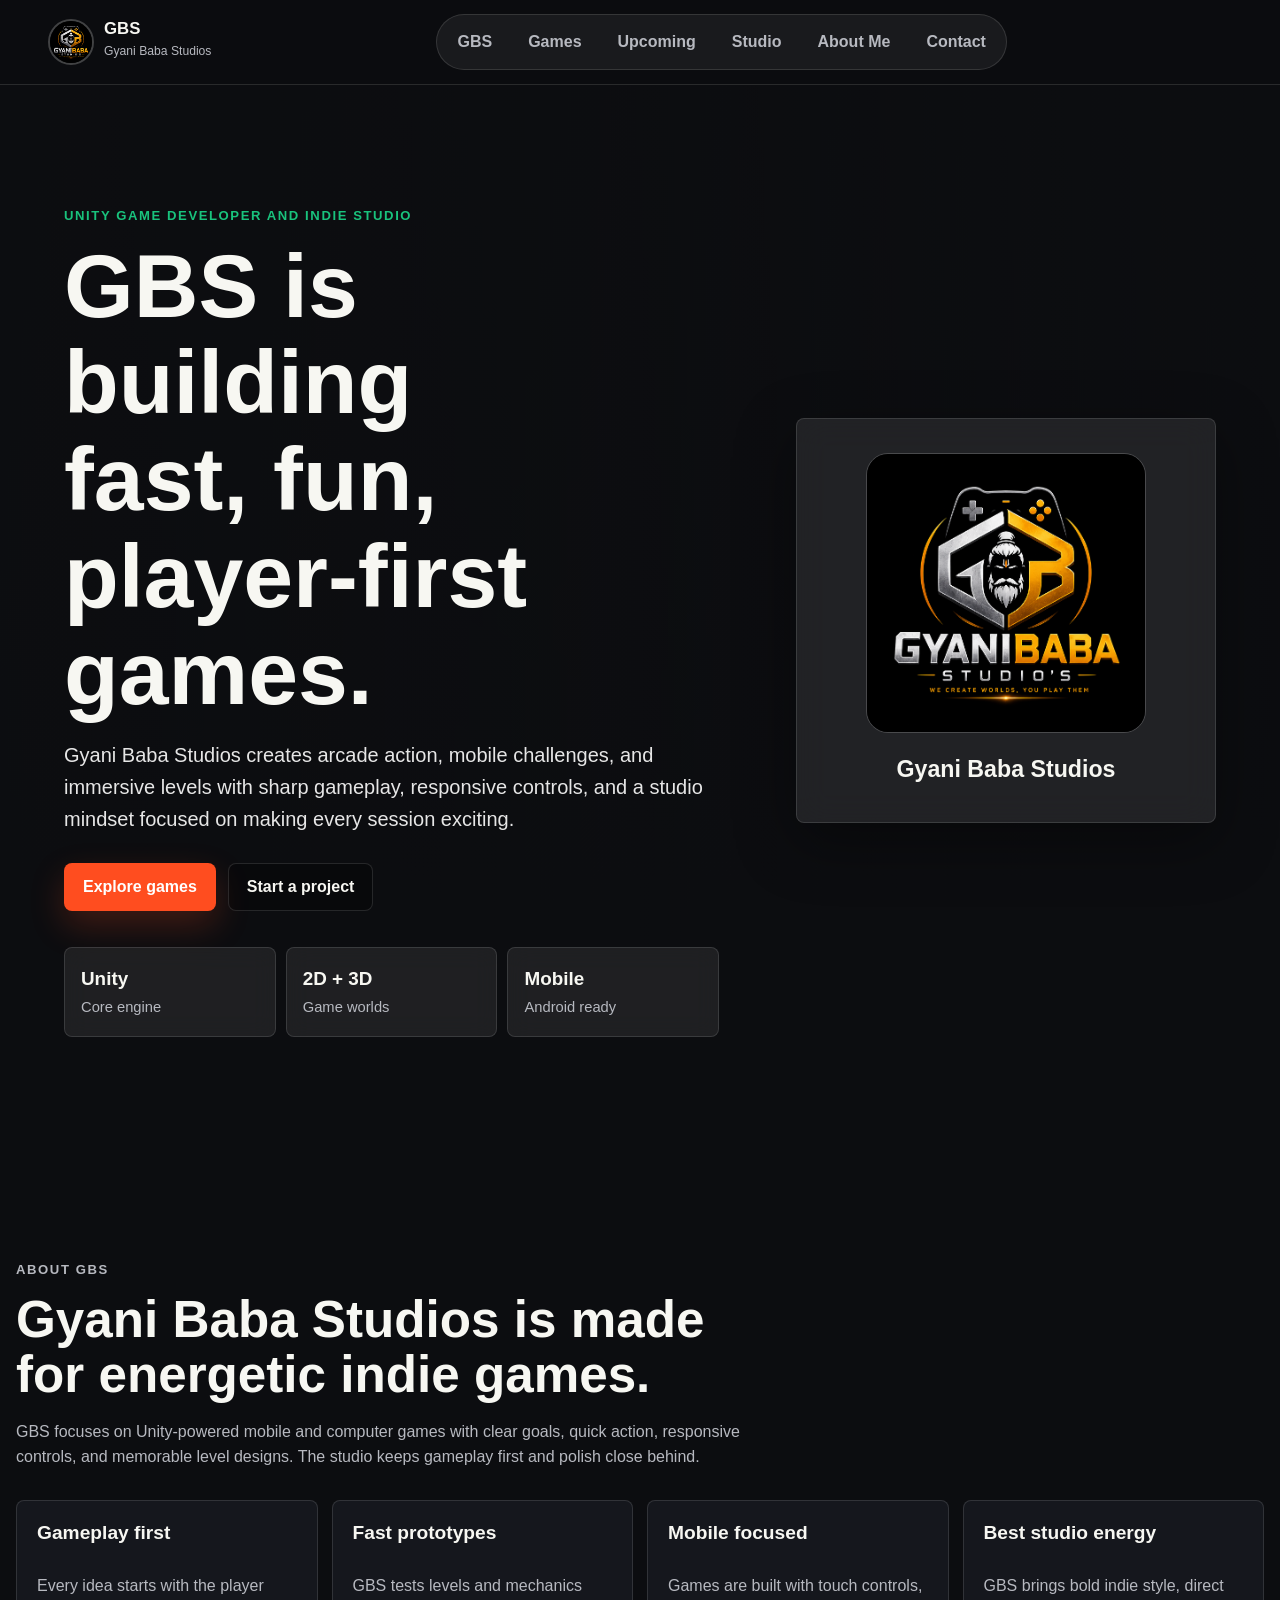
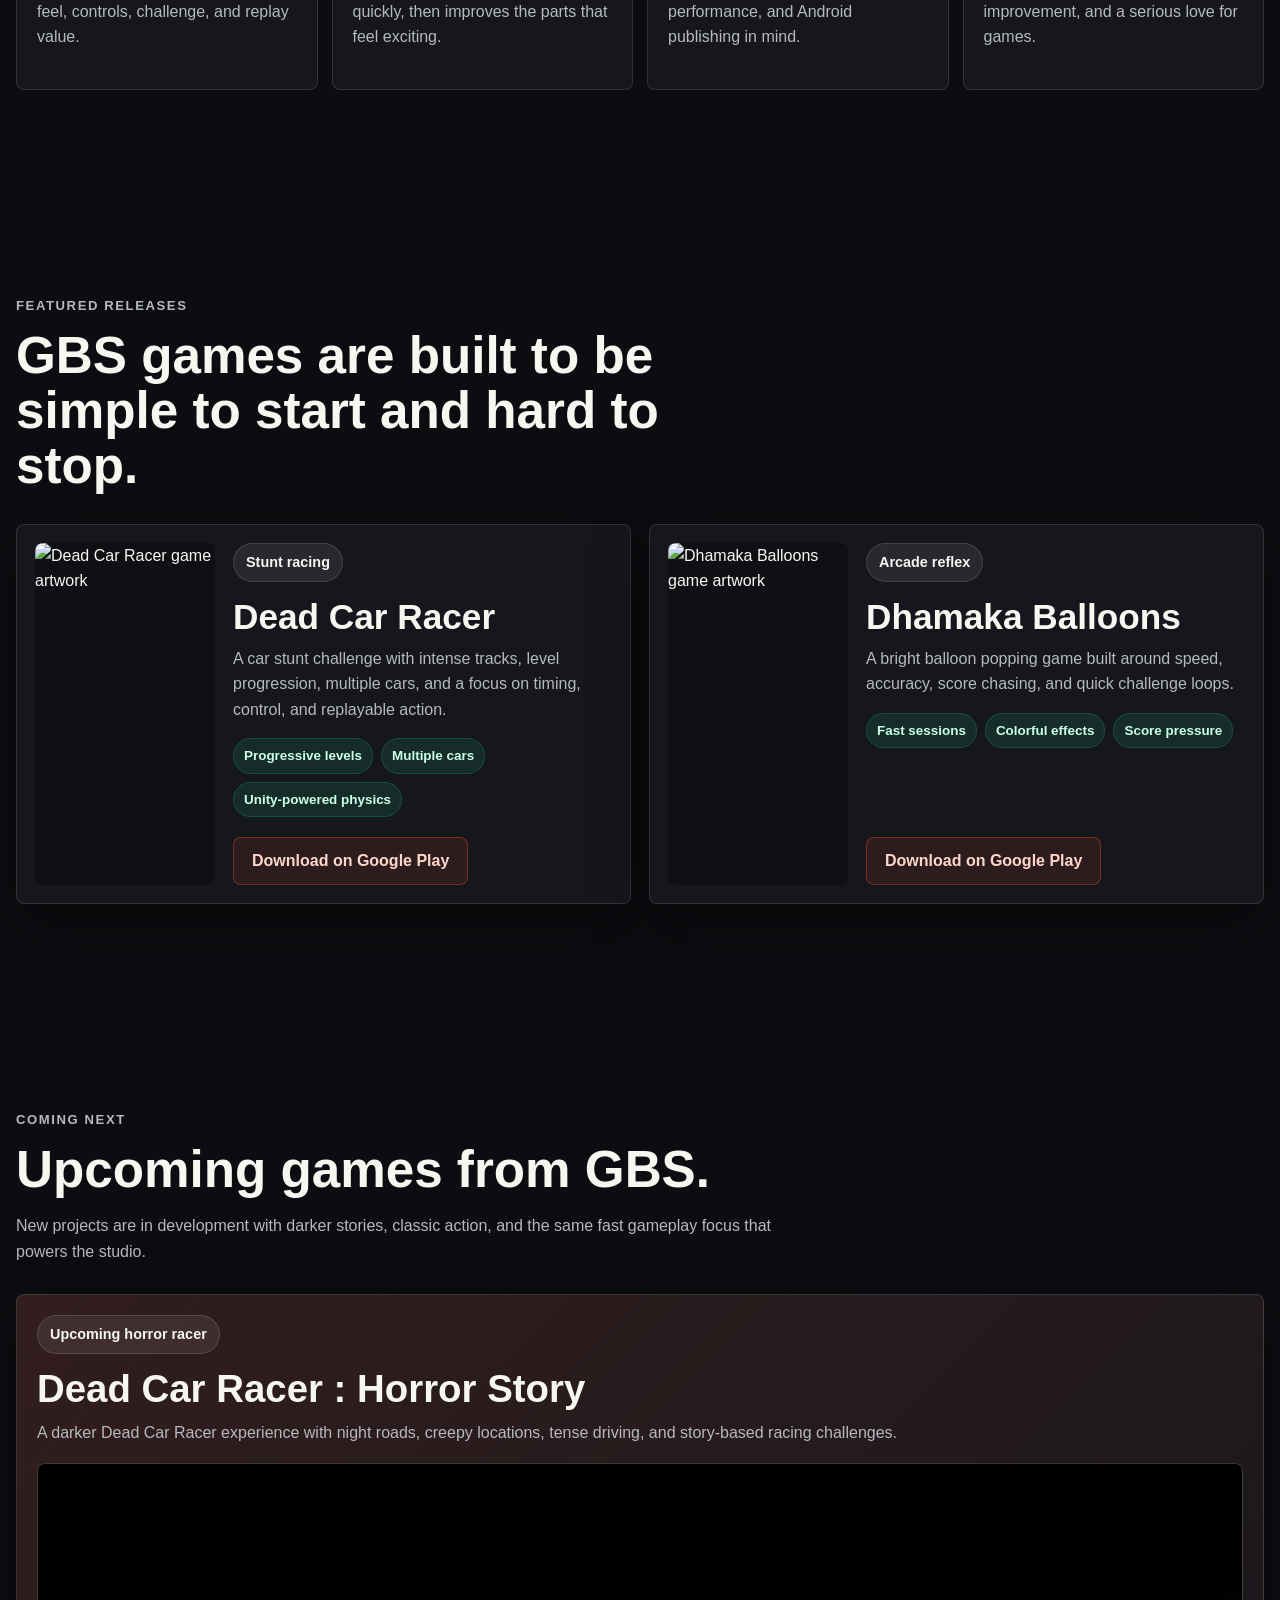
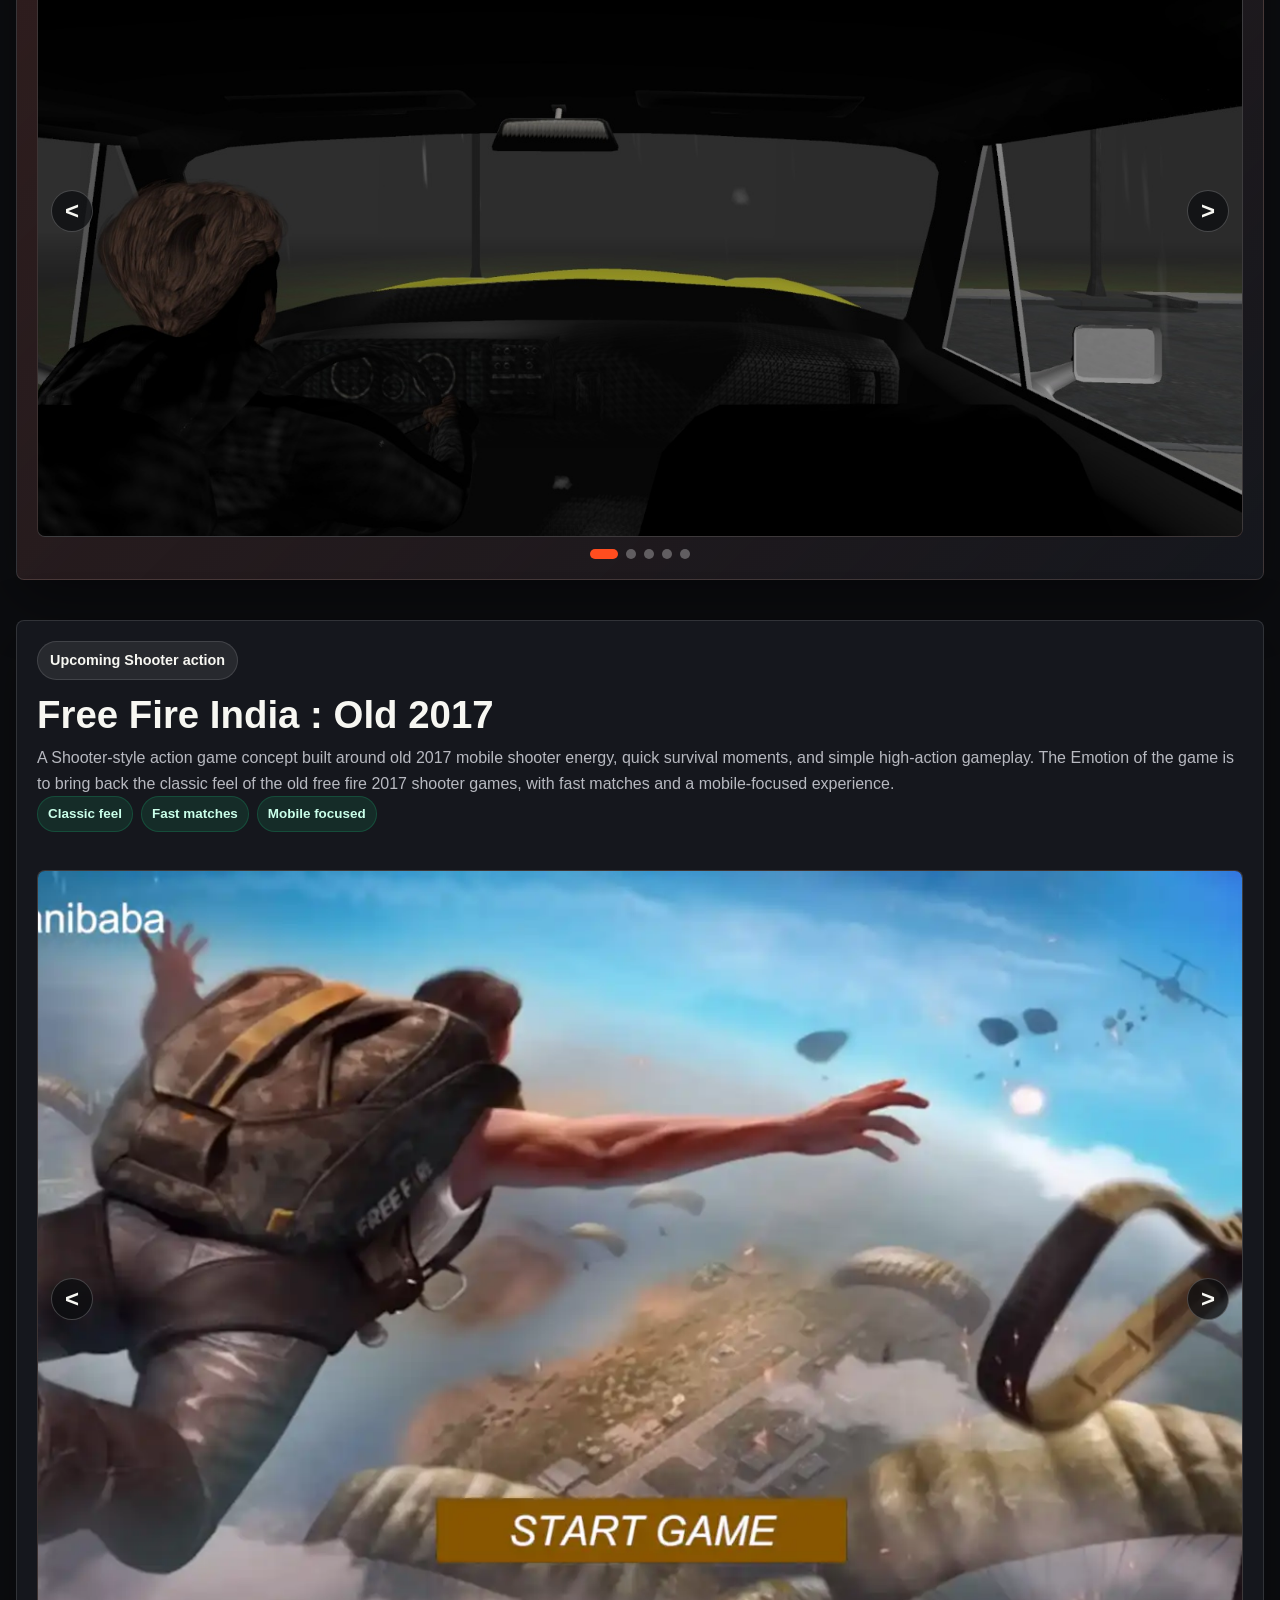
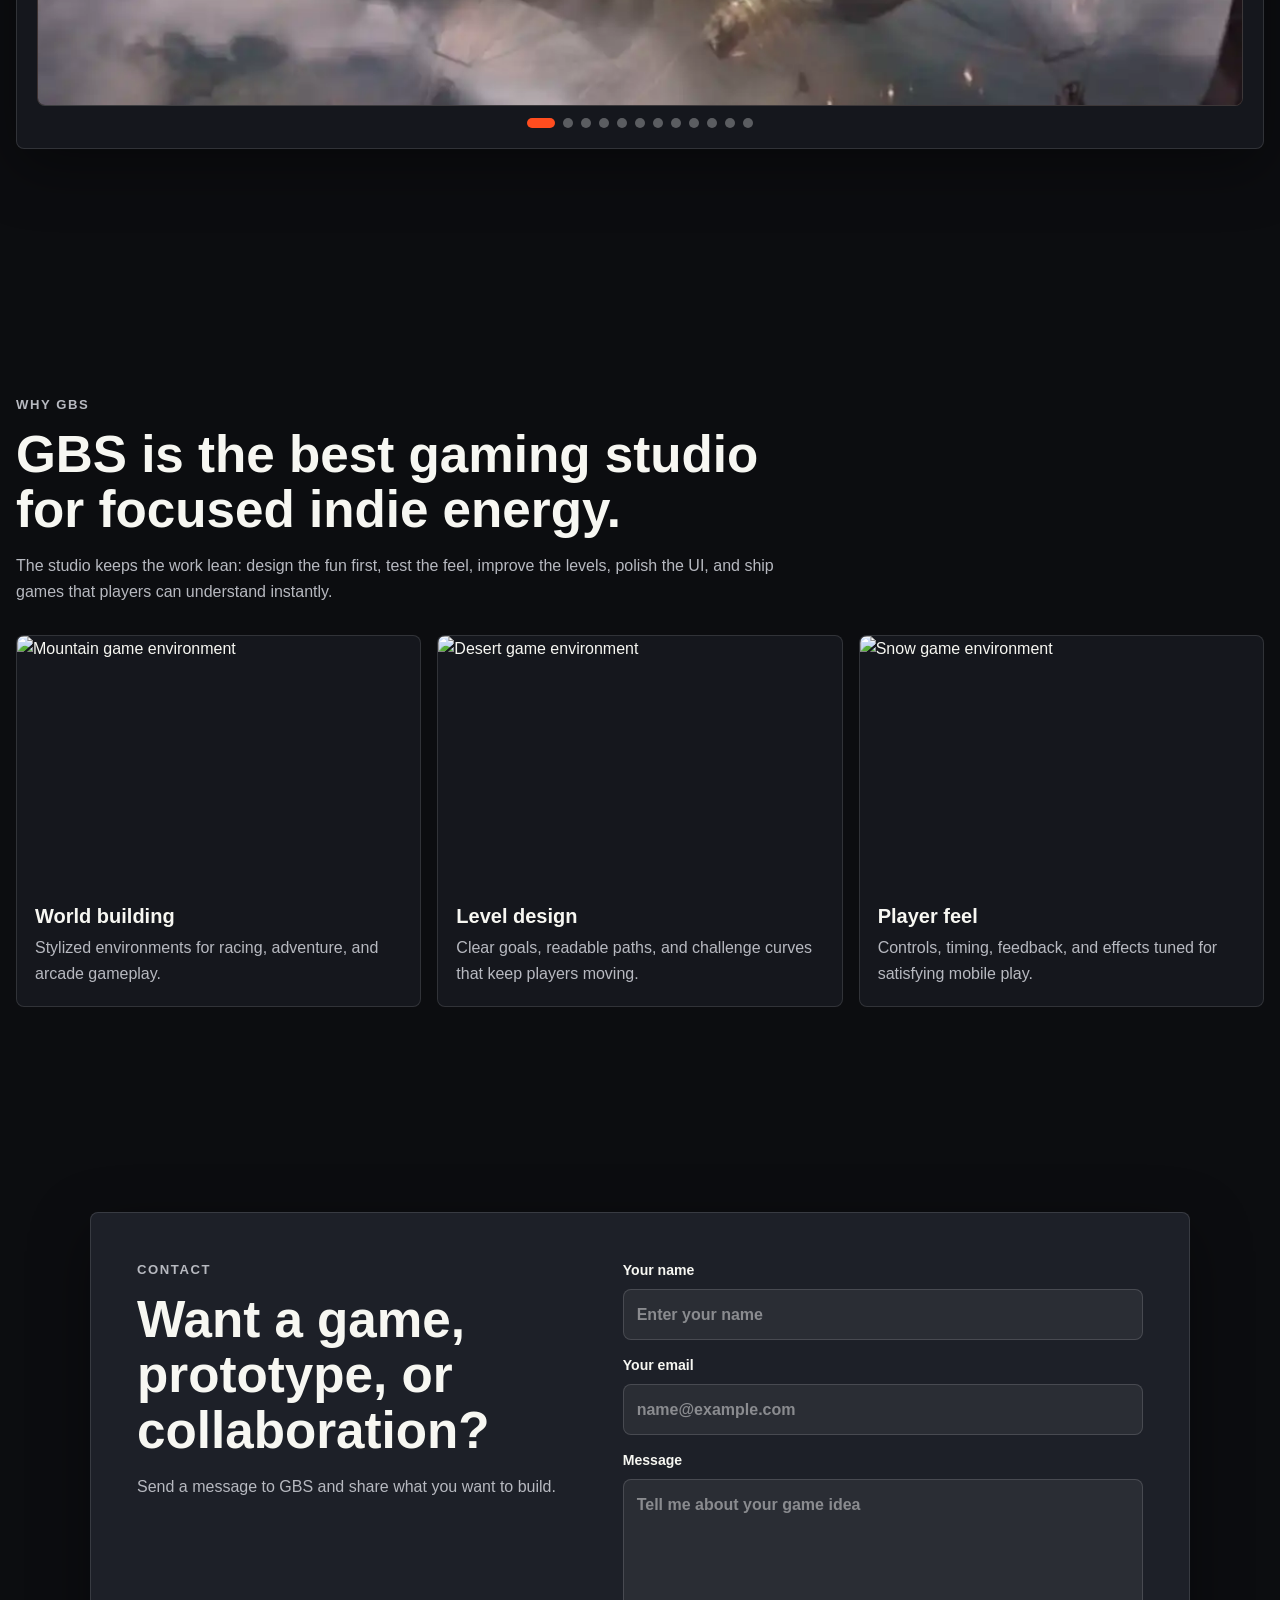
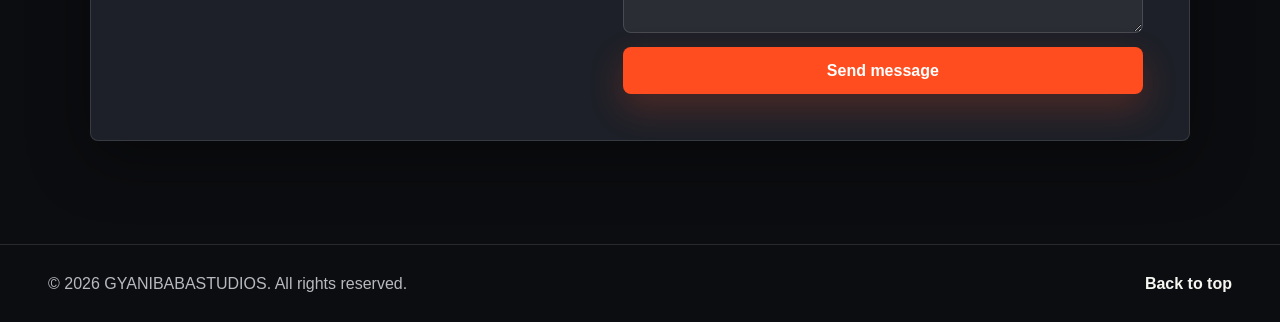
==== commit fdae8047: "Added the original game pics change the script so the many image can be added" ====
--- a/index.html
+++ b/index.html
@@ -210,11 +210,11 @@
                 <div class="upcoming-grid">
                 <article class="upcoming-card retro-card">
                     <div class="upcoming-header">
-                        <span class="project-tag">Upcoming retro action</span>
+                        <span class="project-tag">Upcoming Shooter action</span>
                         <h3>Free Fire India : Old 2017</h3>
                         <p>
-                            A retro-style action game concept built around old 2017 mobile shooter energy,
-                            quick survival moments, and simple high-action gameplay.
+                            A Shooter-style action game concept built around old 2017 mobile shooter energy,
+                            quick survival moments, and simple high-action gameplay. The Emotion of the game is to bring back the classic feel of the old free fire 2017 shooter games, with fast matches and a mobile-focused experience.
                         </p>
                         <ul class="feature-list">
                             <li>Classic feel</li>
@@ -228,23 +228,50 @@
                         <div class="carousel-viewport">
                             <div class="carousel-track">
                                 <figure class="carousel-slide">
-                                    <img src="pic1.png" alt="Free Fire India Old 2017 screenshot 1">
-                                </figure>
-                                <figure class="carousel-slide slide-placeholder">
-                                    <span>Image 2</span>
-                                    <small>Add screenshot</small>
-                                </figure>
-                                <figure class="carousel-slide slide-placeholder">
-                                    <span>Image 3</span>
-                                    <small>Add screenshot</small>
-                                </figure>
-                                <figure class="carousel-slide slide-placeholder">
-                                    <span>Image 4</span>
-                                    <small>Add screenshot</small>
-                                </figure>
-                                <figure class="carousel-slide slide-placeholder">
-                                    <span>Image 5</span>
-                                    <small>Add screenshot</small>
+                                    <img src="Free Fire India-Old/Shot1.webp" alt="Free Fire India Old 2017 screenshot 1">
+                                </figure>
+                                <figure class="carousel-slide slide-placeholder">
+                                    <img src="Free Fire India-Old/Shot2.webp" alt="Free Fire India Old 2017 screenshot 2">
+                                    
+                                </figure>
+                                <figure class="carousel-slide slide-placeholder">
+                                    <img src="Free Fire India-Old/Shot3.webp" alt="Free Fire India Old 2017 screenshot 3">
+                                </figure>
+                                <figure class="carousel-slide slide-placeholder">
+                                    <img src="Free Fire India-Old/Shot4.webp" alt="Free Fire India Old 2017 screenshot 4">
+                                </figure>
+                                
+                                <figure class="carousel-slide slide-placeholder">
+                                    <img src="Free Fire India-Old/Shot5.webp" alt="Free Fire India Old 2017 screenshot 5">   
+                                   
+                                </figure>
+                                <figure class="carousel-slide slide-placeholder">
+                                    <img src="Free Fire India-Old/Shot6.webp" alt="Free Fire India Old 2017 screenshot 6">
+                                   
+                                </figure>
+                                <figure class="carousel-slide slide-placeholder">
+                                    <img src="Free Fire India-Old/Shot7.webp" alt="Free Fire India Old 2017 screenshot 7">
+                                   
+                                </figure>
+                                <figure class="carousel-slide slide-placeholder">
+                                    <img src="Free Fire India-Old/Shot8.webp" alt="Free Fire India Old 2017 screenshot 8">
+                                   
+                                </figure>
+                                <figure class="carousel-slide slide-placeholder">
+                                    <img src="Free Fire India-Old/Shot9.webp" alt="Free Fire India Old 2017 screenshot 9">
+                                   
+                                </figure>
+                                <figure class="carousel-slide slide-placeholder">
+                                    <img src="Free Fire India-Old/Shot10.webp" alt="Free Fire India Old 2017 screenshot 10">
+                                   
+                                </figure>
+                                <figure class="carousel-slide slide-placeholder">
+                                    <img src="Free Fire India-Old/Shot11.webp" alt="Free Fire India Old 2017 screenshot 11">
+                                   
+                                </figure>
+                                <figure class="carousel-slide slide-placeholder">
+                                    <img src="Free Fire India-Old/Shot12.webp" alt="Free Fire India Old 2017 screenshot 12">
+                                   
                                 </figure>
                             </div>
                         </div>
